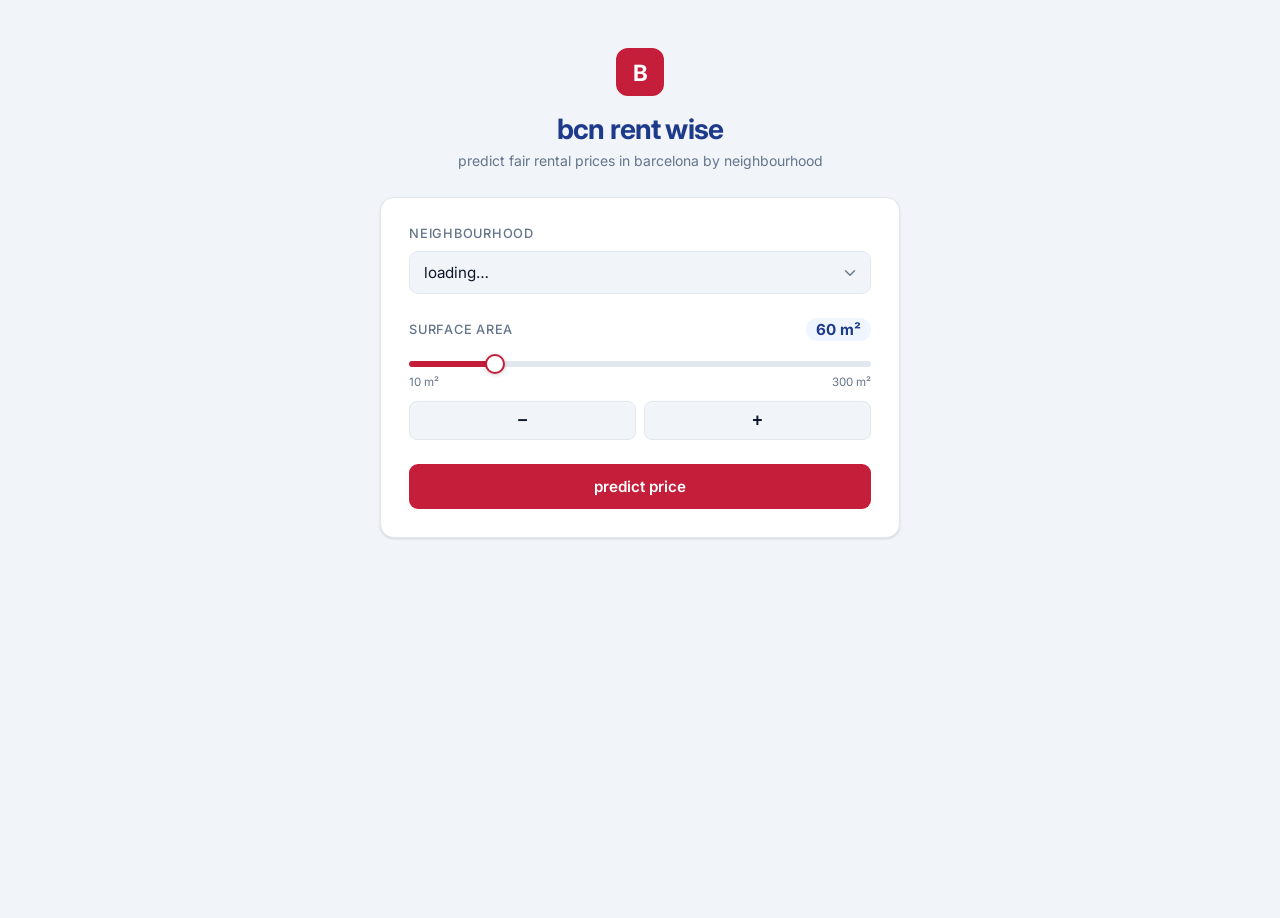
==== templates/index.html @ 146ded2f "current version working on flask" ====
<!DOCTYPE html>
<html lang="en">
<head>
  <meta charset="UTF-8">
  <meta name="viewport" content="width=device-width, initial-scale=1.0">
  <title>BCN Rent Wise</title>
  <link rel="preconnect" href="https://fonts.googleapis.com">
  <link rel="preconnect" href="https://fonts.gstatic.com" crossorigin>
  <link href="https://fonts.googleapis.com/css2?family=Inter:wght@400;500;600;700&display=swap" rel="stylesheet">
  <link rel="stylesheet" href="/static/style.css">
</head>
<body>
  <div class="container">

    <header>
      <div class="logo-mark"></div>
      <h1>bcn rent wise</h1>
      <p>predict fair rental prices in barcelona by neighbourhood</p>
    </header>

    <div class="card form-card">
      <div class="form-group">
        <label for="neighbourhood">neighbourhood</label>
        <div class="select-wrapper">
          <select id="neighbourhood">
            <option value="" disabled selected>loading…</option>
          </select>
          <svg class="select-arrow" viewBox="0 0 20 20" fill="none" xmlns="http://www.w3.org/2000/svg">
            <path d="M5 7.5L10 12.5L15 7.5" stroke="currentColor" stroke-width="1.5" stroke-linecap="round" stroke-linejoin="round"/>
          </svg>
        </div>
      </div>

      <div class="form-group">
        <label for="surface-slider">
          surface area
          <span class="surface-badge"><span id="surface-val">60</span> m²</span>
        </label>
        <input type="range" id="surface-slider" min="10" max="300" step="5" value="60">
        <div class="slider-labels">
          <span>10 m²</span>
          <span>300 m²</span>
        </div>
        <div class="step-buttons">
          <button id="dec" class="btn-step" aria-label="decrease">−</button>
          <button id="inc" class="btn-step" aria-label="increase">+</button>
        </div>
      </div>

      <button id="predict-btn" class="btn-primary">
        <span class="btn-text">predict price</span>
        <span class="btn-spinner" aria-hidden="true"></span>
      </button>
    </div>

    <div id="results" class="card results-card" aria-live="polite">
      <p id="results-title" class="results-title"></p>

      <div class="metrics">
        <div class="metric">
          <span class="metric-label">price per m²</span>
          <span id="price-m2" class="metric-value"></span>
        </div>
        <div class="metric">
          <span class="metric-label">monthly total</span>
          <span id="total" class="metric-value"></span>
        </div>
        <div class="metric" id="temp-card">
          <span class="metric-label">market temp</span>
          <span id="temp" class="metric-value"></span>
        </div>
      </div>

      <div id="range-box" class="info-box">
        <div class="info-row">
          <span class="info-key">price range</span>
          <span id="range-val" class="info-val"></span>
        </div>
        <div class="info-row">
          <span id="label-val" class="info-label-text"></span>
        </div>
      </div>

      <div class="profile-section">
        <p class="profile-title">neighbourhood profile</p>
        <div id="profile-grid" class="profile-grid"></div>
        <p class="profile-note">socioeconomic data from 2023</p>
      </div>
    </div>

  </div>
  <script src="/static/script.js"></script>
</body>
</html>
---- static/style.css ----
*, *::before, *::after {
  box-sizing: border-box;
  margin: 0;
  padding: 0;
}

:root {
  --bg:           #f1f5f9;
  --card:         #ffffff;
  --primary:      #c41e3a;
  --primary-h:    #a31830;
  --navy:         #1e3a8a;
  --text:         #0f172a;
  --muted:        #64748b;
  --border:       #e2e8f0;
  --radius:       14px;
  --shadow:       0 1px 3px rgba(0,0,0,.08), 0 1px 2px rgba(0,0,0,.05);
  --shadow-lg:    0 8px 24px rgba(0,0,0,.08);
  --transition:   .18s ease;
}

body {
  font-family: 'Inter', -apple-system, BlinkMacSystemFont, sans-serif;
  background: var(--bg);
  color: var(--text);
  min-height: 100vh;
  display: flex;
  justify-content: center;
  padding: 48px 16px 64px;
}

.container {
  width: 100%;
  max-width: 520px;
}

/* ── header ─────────────────────────────────────────────────────────────── */

header {
  text-align: center;
  margin-bottom: 28px;
}

.logo-mark {
  width: 48px;
  height: 48px;
  background: var(--primary);
  border-radius: 12px;
  margin: 0 auto 16px;
  position: relative;
}

.logo-mark::before {
  content: 'B';
  position: absolute;
  inset: 0;
  display: flex;
  align-items: center;
  justify-content: center;
  color: #fff;
  font-weight: 700;
  font-size: 1.4rem;
  font-family: 'Inter', sans-serif;
}

header h1 {
  font-size: 1.75rem;
  font-weight: 700;
  letter-spacing: -0.03em;
  color: var(--navy);
}

header p {
  margin-top: 6px;
  color: var(--muted);
  font-size: 0.875rem;
}

/* ── card ────────────────────────────────────────────────────────────────── */

.card {
  background: var(--card);
  border: 1px solid var(--border);
  border-radius: var(--radius);
  padding: 28px;
  box-shadow: var(--shadow);
}

/* ── form ────────────────────────────────────────────────────────────────── */

.form-group {
  margin-bottom: 24px;
}

label {
  display: flex;
  align-items: center;
  justify-content: space-between;
  font-size: 0.8rem;
  font-weight: 500;
  color: var(--muted);
  text-transform: uppercase;
  letter-spacing: 0.06em;
  margin-bottom: 10px;
}

.surface-badge {
  font-size: 0.95rem;
  font-weight: 700;
  color: var(--navy);
  letter-spacing: 0;
  text-transform: none;
  background: #eff6ff;
  padding: 2px 10px;
  border-radius: 20px;
}

/* select */
.select-wrapper {
  position: relative;
}

select {
  width: 100%;
  padding: 11px 40px 11px 14px;
  border: 1.5px solid var(--border);
  border-radius: 9px;
  font-size: 0.95rem;
  font-family: 'Inter', sans-serif;
  color: var(--text);
  background: var(--bg);
  appearance: none;
  outline: none;
  cursor: pointer;
  transition: border-color var(--transition), box-shadow var(--transition);
}

select:focus {
  border-color: var(--primary);
  box-shadow: 0 0 0 3px rgba(196, 30, 58, .12);
}

.select-arrow {
  position: absolute;
  right: 12px;
  top: 50%;
  transform: translateY(-50%);
  width: 18px;
  height: 18px;
  color: var(--muted);
  pointer-events: none;
}

/* slider */
input[type="range"] {
  -webkit-appearance: none;
  appearance: none;
  width: 100%;
  height: 6px;
  background: linear-gradient(
    to right,
    var(--primary) 0%,
    var(--primary) var(--pct, 16.7%),
    var(--border) var(--pct, 16.7%),
    var(--border) 100%
  );
  border-radius: 3px;
  outline: none;
  cursor: pointer;
}

input[type="range"]::-webkit-slider-thumb {
  -webkit-appearance: none;
  width: 20px;
  height: 20px;
  border-radius: 50%;
  background: var(--card);
  border: 2.5px solid var(--primary);
  box-shadow: 0 1px 4px rgba(0,0,0,.18);
  cursor: pointer;
  transition: transform var(--transition);
}

input[type="range"]::-webkit-slider-thumb:hover,
input[type="range"]:active::-webkit-slider-thumb {
  transform: scale(1.15);
}

input[type="range"]::-moz-range-thumb {
  width: 20px;
  height: 20px;
  border-radius: 50%;
  background: var(--card);
  border: 2.5px solid var(--primary);
  cursor: pointer;
}

.slider-labels {
  display: flex;
  justify-content: space-between;
  font-size: 0.72rem;
  color: var(--muted);
  margin-top: 4px;
}

.step-buttons {
  display: flex;
  gap: 8px;
  margin-top: 12px;
}

.btn-step {
  flex: 1;
  padding: 8px;
  border: 1.5px solid var(--border);
  border-radius: 8px;
  background: var(--bg);
  color: var(--text);
  font-size: 1.1rem;
  font-weight: 600;
  cursor: pointer;
  transition: background var(--transition), border-color var(--transition);
}

.btn-step:hover {
  background: #e2e8f0;
  border-color: #cbd5e1;
}

.btn-step:active {
  background: #cbd5e1;
}

/* primary button */
.btn-primary {
  width: 100%;
  padding: 13px;
  background: var(--primary);
  color: #fff;
  font-size: 0.95rem;
  font-weight: 600;
  font-family: 'Inter', sans-serif;
  border: none;
  border-radius: 9px;
  cursor: pointer;
  display: flex;
  align-items: center;
  justify-content: center;
  gap: 10px;
  transition: background var(--transition), transform .1s, opacity var(--transition);
  margin-top: 4px;
}

.btn-primary:hover:not(:disabled) { background: var(--primary-h); }
.btn-primary:active:not(:disabled) { transform: scale(.98); }
.btn-primary:disabled { opacity: .65; cursor: not-allowed; }

.btn-spinner {
  display: none;
  width: 16px;
  height: 16px;
  border: 2.5px solid rgba(255,255,255,.35);
  border-top-color: #fff;
  border-radius: 50%;
  animation: spin .7s linear infinite;
}

.btn-primary.loading .btn-spinner { display: block; }
.btn-primary.loading .btn-text { opacity: .6; }

@keyframes spin { to { transform: rotate(360deg); } }

/* ── results ─────────────────────────────────────────────────────────────── */

.results-card {
  margin-top: 16px;
  opacity: 0;
  transform: translateY(10px);
  transition: opacity .3s ease, transform .3s ease;
  pointer-events: none;
  visibility: hidden;
}

.results-card.visible {
  opacity: 1;
  transform: translateY(0);
  pointer-events: auto;
  visibility: visible;
}

.results-title {
  font-size: 0.8rem;
  font-weight: 500;
  color: var(--muted);
  text-transform: uppercase;
  letter-spacing: 0.06em;
  margin-bottom: 18px;
}

.metrics {
  display: grid;
  grid-template-columns: repeat(3, 1fr);
  gap: 10px;
  margin-bottom: 16px;
}

.metric {
  background: var(--bg);
  border: 1.5px solid var(--border);
  border-radius: 10px;
  padding: 16px 10px;
  text-align: center;
  transition: border-color var(--transition);
}

.metric-label {
  display: block;
  font-size: 0.7rem;
  font-weight: 500;
  color: var(--muted);
  text-transform: uppercase;
  letter-spacing: 0.05em;
  margin-bottom: 6px;
}

.metric-value {
  display: block;
  font-size: 1rem;
  font-weight: 700;
  color: var(--text);
  line-height: 1.2;
}

/* market temp colours */
.temp-hot     { color: #dc2626 !important; }
.temp-cool    { color: #2563eb !important; }
.temp-neutral { color: #d97706 !important; }

#temp-card.hot     { border-color: #fca5a5; background: #fff5f5; }
#temp-card.cool    { border-color: #93c5fd; background: #eff6ff; }
#temp-card.neutral { border-color: #fcd34d; background: #fffbeb; }

/* info box */
.info-box {
  border-radius: 10px;
  padding: 14px 16px;
  margin-bottom: 16px;
  border: 1.5px solid var(--border);
  background: var(--bg);
  font-size: 0.875rem;
}

.info-row {
  display: flex;
  align-items: baseline;
  justify-content: space-between;
  gap: 8px;
}

.info-row + .info-row {
  margin-top: 4px;
}

.info-key {
  font-size: 0.75rem;
  font-weight: 500;
  color: var(--muted);
  text-transform: uppercase;
  letter-spacing: 0.05em;
  white-space: nowrap;
}

.info-val {
  font-weight: 700;
  color: var(--text);
}

.info-label-text {
  font-size: 0.82rem;
  color: var(--muted);
  font-style: italic;
}

.info-box.hot     { background: #fff5f5; border-color: #fca5a5; }
.info-box.cool    { background: #eff6ff; border-color: #93c5fd; }
.info-box.neutral { background: #fffbeb; border-color: #fcd34d; }

/* neighbourhood profile */
.profile-section {
  border: 1.5px solid var(--border);
  border-radius: 10px;
  padding: 16px;
  background: var(--bg);
}

.profile-title {
  font-size: 0.75rem;
  font-weight: 500;
  color: var(--muted);
  text-transform: uppercase;
  letter-spacing: 0.06em;
  margin-bottom: 14px;
}

.profile-grid {
  display: grid;
  grid-template-columns: 1fr 1fr;
  gap: 10px;
  margin-bottom: 12px;
}

.profile-stat {
  background: var(--card);
  border: 1.5px solid var(--border);
  border-radius: 8px;
  padding: 12px 14px;
}

.profile-stat-label {
  display: block;
  font-size: 0.7rem;
  font-weight: 500;
  color: var(--muted);
  text-transform: uppercase;
  letter-spacing: 0.05em;
  margin-bottom: 5px;
}

.profile-stat-value {
  display: block;
  font-size: 1rem;
  font-weight: 700;
  color: var(--text);
  font-variant-numeric: tabular-nums;
}

.profile-note {
  font-size: 0.72rem;
  color: var(--muted);
  font-style: italic;
}

/* ── responsive ──────────────────────────────────────────────────────────── */

@media (max-width: 380px) {
  .metrics { grid-template-columns: 1fr 1fr; }
  .metrics .metric:last-child { grid-column: span 2; }
}
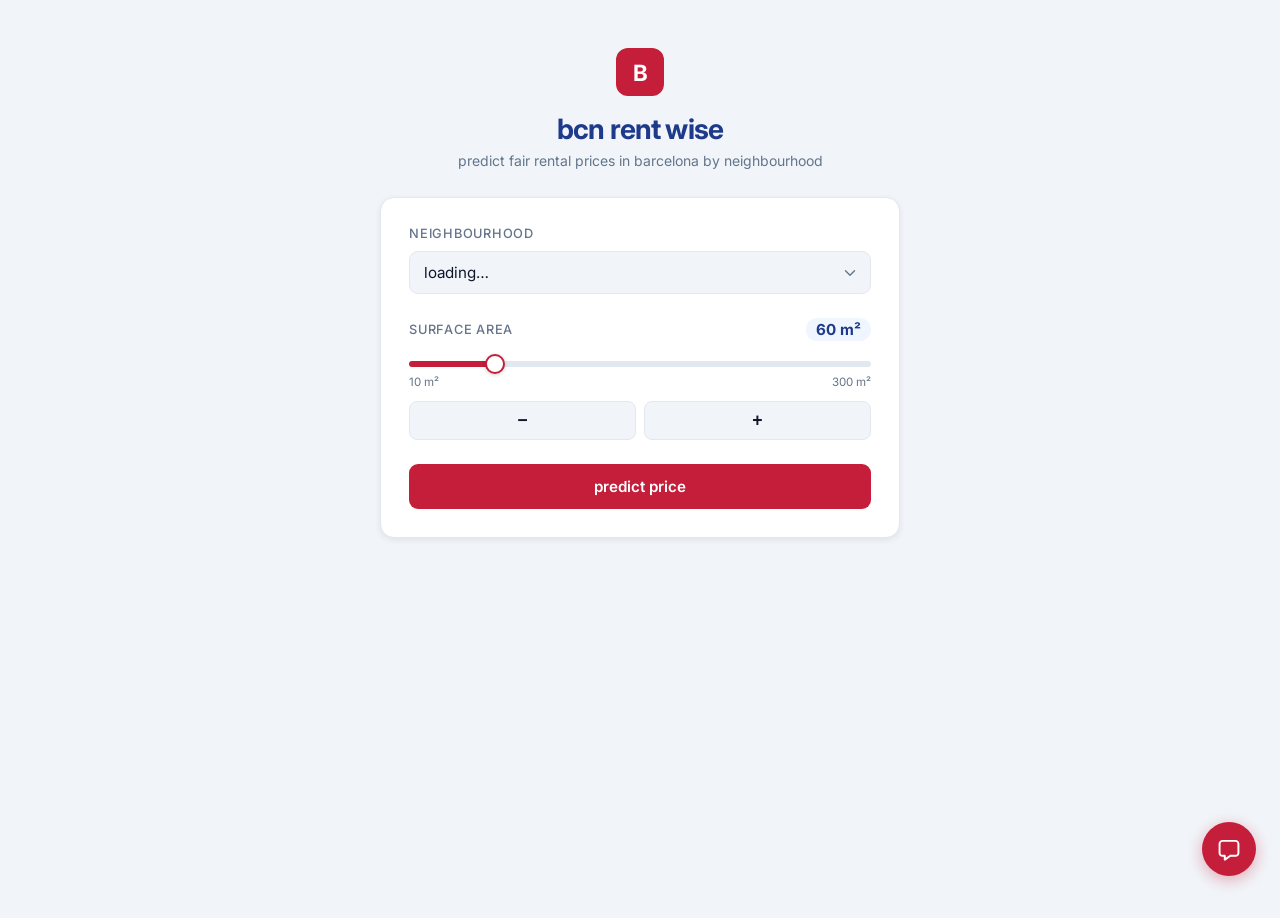
==== commit 0f135e76: "ui + chatbot for v2" ====
--- a/templates/index.html
+++ b/templates/index.html
@@ -89,6 +89,19 @@
     </div>
 
   </div>
+  <button id="chat-toggle" class="chat-toggle" aria-label="Open neighbourhood advisor">
+    <img src="/static/images/message-regular-full.svg" alt="">
+  </button>
+
+  <div id="chat-panel" class="chat-panel" aria-hidden="true">
+    <div class="chat-header">neighbourhood advisor</div>
+    <div id="chat-messages" class="chat-messages"></div>
+    <div class="chat-input-row">
+      <input id="chat-input" type="text" placeholder="ask about neighbourhoods…" autocomplete="off">
+      <button id="chat-send">send</button>
+    </div>
+  </div>
+
   <script src="/static/script.js"></script>
 </body>
 </html>
--- a/static/style.css
+++ b/static/style.css
@@ -1,28 +1,19 @@
+/* ============================================================
+   RESET
+   ============================================================ */
 *, *::before, *::after {
   box-sizing: border-box;
   margin: 0;
   padding: 0;
 }
 
-:root {
-  --bg:           #f1f5f9;
-  --card:         #ffffff;
-  --primary:      #c41e3a;
-  --primary-h:    #a31830;
-  --navy:         #1e3a8a;
-  --text:         #0f172a;
-  --muted:        #64748b;
-  --border:       #e2e8f0;
-  --radius:       14px;
-  --shadow:       0 1px 3px rgba(0,0,0,.08), 0 1px 2px rgba(0,0,0,.05);
-  --shadow-lg:    0 8px 24px rgba(0,0,0,.08);
-  --transition:   .18s ease;
-}
-
+/* ============================================================
+   PAGE BODY
+   ============================================================ */
 body {
   font-family: 'Inter', -apple-system, BlinkMacSystemFont, sans-serif;
-  background: var(--bg);
-  color: var(--text);
+  background-color: #f1f5f9;
+  color: #0f172a;
   min-height: 100vh;
   display: flex;
   justify-content: center;
@@ -34,8 +25,9 @@
   max-width: 520px;
 }
 
-/* ── header ─────────────────────────────────────────────────────────────── */
-
+/* ============================================================
+   HEADER
+   ============================================================ */
 header {
   text-align: center;
   margin-bottom: 28px;
@@ -44,7 +36,7 @@
 .logo-mark {
   width: 48px;
   height: 48px;
-  background: var(--primary);
+  background-color: #c41e3a;
   border-radius: 12px;
   margin: 0 auto 16px;
   position: relative;
@@ -53,11 +45,14 @@
 .logo-mark::before {
   content: 'B';
   position: absolute;
-  inset: 0;
+  top: 0;
+  right: 0;
+  bottom: 0;
+  left: 0;
   display: flex;
   align-items: center;
   justify-content: center;
-  color: #fff;
+  color: #ffffff;
   font-weight: 700;
   font-size: 1.4rem;
   font-family: 'Inter', sans-serif;
@@ -67,27 +62,29 @@
   font-size: 1.75rem;
   font-weight: 700;
   letter-spacing: -0.03em;
-  color: var(--navy);
+  color: #1e3a8a;
 }
 
 header p {
   margin-top: 6px;
-  color: var(--muted);
+  color: #64748b;
   font-size: 0.875rem;
 }
 
-/* ── card ────────────────────────────────────────────────────────────────── */
-
+/* ============================================================
+   CARD
+   ============================================================ */
 .card {
-  background: var(--card);
-  border: 1px solid var(--border);
-  border-radius: var(--radius);
+  background-color: #ffffff;
+  border: 1px solid #e2e8f0;
+  border-radius: 14px;
   padding: 28px;
-  box-shadow: var(--shadow);
-}
-
-/* ── form ────────────────────────────────────────────────────────────────── */
-
+  box-shadow: 0 2px 6px rgba(0, 0, 0, 0.08);
+}
+
+/* ============================================================
+   FORM
+   ============================================================ */
 .form-group {
   margin-bottom: 24px;
 }
@@ -98,7 +95,7 @@
   justify-content: space-between;
   font-size: 0.8rem;
   font-weight: 500;
-  color: var(--muted);
+  color: #64748b;
   text-transform: uppercase;
   letter-spacing: 0.06em;
   margin-bottom: 10px;
@@ -107,15 +104,16 @@
 .surface-badge {
   font-size: 0.95rem;
   font-weight: 700;
-  color: var(--navy);
+  color: #1e3a8a;
   letter-spacing: 0;
   text-transform: none;
-  background: #eff6ff;
+  background-color: #eff6ff;
   padding: 2px 10px;
   border-radius: 20px;
 }
 
-/* select */
+/* ---- SELECT DROPDOWN ---- */
+
 .select-wrapper {
   position: relative;
 }
@@ -123,21 +121,21 @@
 select {
   width: 100%;
   padding: 11px 40px 11px 14px;
-  border: 1.5px solid var(--border);
+  border: 1.5px solid #e2e8f0;
   border-radius: 9px;
   font-size: 0.95rem;
   font-family: 'Inter', sans-serif;
-  color: var(--text);
-  background: var(--bg);
+  color: #0f172a;
+  background-color: #f1f5f9;
   appearance: none;
   outline: none;
   cursor: pointer;
-  transition: border-color var(--transition), box-shadow var(--transition);
+  transition: border-color 0.18s ease, box-shadow 0.18s ease;
 }
 
 select:focus {
-  border-color: var(--primary);
-  box-shadow: 0 0 0 3px rgba(196, 30, 58, .12);
+  border-color: #c41e3a;
+  box-shadow: 0 0 0 3px rgba(196, 30, 58, 0.12);
 }
 
 .select-arrow {
@@ -147,23 +145,18 @@
   transform: translateY(-50%);
   width: 18px;
   height: 18px;
-  color: var(--muted);
+  color: #64748b;
   pointer-events: none;
 }
 
-/* slider */
+/* ---- RANGE SLIDER ---- */
+
 input[type="range"] {
   -webkit-appearance: none;
   appearance: none;
   width: 100%;
   height: 6px;
-  background: linear-gradient(
-    to right,
-    var(--primary) 0%,
-    var(--primary) var(--pct, 16.7%),
-    var(--border) var(--pct, 16.7%),
-    var(--border) 100%
-  );
+  background: linear-gradient(to right, #c41e3a 0%, #c41e3a 16.7%, #e2e8f0 16.7%, #e2e8f0 100%);
   border-radius: 3px;
   outline: none;
   cursor: pointer;
@@ -174,11 +167,11 @@
   width: 20px;
   height: 20px;
   border-radius: 50%;
-  background: var(--card);
-  border: 2.5px solid var(--primary);
-  box-shadow: 0 1px 4px rgba(0,0,0,.18);
-  cursor: pointer;
-  transition: transform var(--transition);
+  background-color: #ffffff;
+  border: 2.5px solid #c41e3a;
+  box-shadow: 0 1px 4px rgba(0, 0, 0, 0.18);
+  cursor: pointer;
+  transition: transform 0.18s ease;
 }
 
 input[type="range"]::-webkit-slider-thumb:hover,
@@ -190,8 +183,8 @@
   width: 20px;
   height: 20px;
   border-radius: 50%;
-  background: var(--card);
-  border: 2.5px solid var(--primary);
+  background-color: #ffffff;
+  border: 2.5px solid #c41e3a;
   cursor: pointer;
 }
 
@@ -199,7 +192,7 @@
   display: flex;
   justify-content: space-between;
   font-size: 0.72rem;
-  color: var(--muted);
+  color: #64748b;
   margin-top: 4px;
 }
 
@@ -212,31 +205,32 @@
 .btn-step {
   flex: 1;
   padding: 8px;
-  border: 1.5px solid var(--border);
+  border: 1.5px solid #e2e8f0;
   border-radius: 8px;
-  background: var(--bg);
-  color: var(--text);
+  background-color: #f1f5f9;
+  color: #0f172a;
   font-size: 1.1rem;
   font-weight: 600;
   cursor: pointer;
-  transition: background var(--transition), border-color var(--transition);
+  transition: background-color 0.18s ease, border-color 0.18s ease;
 }
 
 .btn-step:hover {
-  background: #e2e8f0;
+  background-color: #e2e8f0;
   border-color: #cbd5e1;
 }
 
 .btn-step:active {
-  background: #cbd5e1;
-}
-
-/* primary button */
+  background-color: #cbd5e1;
+}
+
+/* ---- MAIN SUBMIT BUTTON ---- */
+
 .btn-primary {
   width: 100%;
   padding: 13px;
-  background: var(--primary);
-  color: #fff;
+  background-color: #c41e3a;
+  color: #ffffff;
   font-size: 0.95rem;
   font-weight: 600;
   font-family: 'Inter', sans-serif;
@@ -247,38 +241,55 @@
   align-items: center;
   justify-content: center;
   gap: 10px;
-  transition: background var(--transition), transform .1s, opacity var(--transition);
   margin-top: 4px;
-}
-
-.btn-primary:hover:not(:disabled) { background: var(--primary-h); }
-.btn-primary:active:not(:disabled) { transform: scale(.98); }
-.btn-primary:disabled { opacity: .65; cursor: not-allowed; }
+  transition: background-color 0.18s ease, transform 0.1s ease, opacity 0.18s ease;
+}
+
+.btn-primary:hover:not(:disabled) {
+  background-color: #a31830;
+}
+
+.btn-primary:active:not(:disabled) {
+  transform: scale(0.98);
+}
+
+.btn-primary:disabled {
+  opacity: 0.65;
+  cursor: not-allowed;
+}
 
 .btn-spinner {
   display: none;
   width: 16px;
   height: 16px;
-  border: 2.5px solid rgba(255,255,255,.35);
-  border-top-color: #fff;
+  border: 2.5px solid rgba(255, 255, 255, 0.35);
+  border-top-color: #ffffff;
   border-radius: 50%;
-  animation: spin .7s linear infinite;
-}
-
-.btn-primary.loading .btn-spinner { display: block; }
-.btn-primary.loading .btn-text { opacity: .6; }
-
-@keyframes spin { to { transform: rotate(360deg); } }
-
-/* ── results ─────────────────────────────────────────────────────────────── */
-
+  animation: spin 0.7s linear infinite;
+}
+
+.btn-primary.loading .btn-spinner {
+  display: block;
+}
+
+.btn-primary.loading .btn-text {
+  opacity: 0.6;
+}
+
+@keyframes spin {
+  to { transform: rotate(360deg); }
+}
+
+/* ============================================================
+   RESULTS CARD
+   ============================================================ */
 .results-card {
   margin-top: 16px;
   opacity: 0;
   transform: translateY(10px);
-  transition: opacity .3s ease, transform .3s ease;
   pointer-events: none;
   visibility: hidden;
+  transition: opacity 0.3s ease, transform 0.3s ease;
 }
 
 .results-card.visible {
@@ -291,7 +302,7 @@
 .results-title {
   font-size: 0.8rem;
   font-weight: 500;
-  color: var(--muted);
+  color: #64748b;
   text-transform: uppercase;
   letter-spacing: 0.06em;
   margin-bottom: 18px;
@@ -305,19 +316,19 @@
 }
 
 .metric {
-  background: var(--bg);
-  border: 1.5px solid var(--border);
+  background-color: #f1f5f9;
+  border: 1.5px solid #e2e8f0;
   border-radius: 10px;
   padding: 16px 10px;
   text-align: center;
-  transition: border-color var(--transition);
+  transition: border-color 0.18s ease;
 }
 
 .metric-label {
   display: block;
   font-size: 0.7rem;
   font-weight: 500;
-  color: var(--muted);
+  color: #64748b;
   text-transform: uppercase;
   letter-spacing: 0.05em;
   margin-bottom: 6px;
@@ -327,26 +338,26 @@
   display: block;
   font-size: 1rem;
   font-weight: 700;
-  color: var(--text);
+  color: #0f172a;
   line-height: 1.2;
 }
 
-/* market temp colours */
+/* ---- MARKET TEMPERATURE COLORS ---- */
 .temp-hot     { color: #dc2626 !important; }
 .temp-cool    { color: #2563eb !important; }
 .temp-neutral { color: #d97706 !important; }
 
-#temp-card.hot     { border-color: #fca5a5; background: #fff5f5; }
-#temp-card.cool    { border-color: #93c5fd; background: #eff6ff; }
-#temp-card.neutral { border-color: #fcd34d; background: #fffbeb; }
-
-/* info box */
+#temp-card.hot     { border-color: #fca5a5; background-color: #fff5f5; }
+#temp-card.cool    { border-color: #93c5fd; background-color: #eff6ff; }
+#temp-card.neutral { border-color: #fcd34d; background-color: #fffbeb; }
+
+/* ---- INFO BOX ---- */
 .info-box {
   border-radius: 10px;
   padding: 14px 16px;
   margin-bottom: 16px;
-  border: 1.5px solid var(--border);
-  background: var(--bg);
+  border: 1.5px solid #e2e8f0;
+  background-color: #f1f5f9;
   font-size: 0.875rem;
 }
 
@@ -364,7 +375,7 @@
 .info-key {
   font-size: 0.75rem;
   font-weight: 500;
-  color: var(--muted);
+  color: #64748b;
   text-transform: uppercase;
   letter-spacing: 0.05em;
   white-space: nowrap;
@@ -372,31 +383,31 @@
 
 .info-val {
   font-weight: 700;
-  color: var(--text);
+  color: #0f172a;
 }
 
 .info-label-text {
   font-size: 0.82rem;
-  color: var(--muted);
+  color: #64748b;
   font-style: italic;
 }
 
-.info-box.hot     { background: #fff5f5; border-color: #fca5a5; }
-.info-box.cool    { background: #eff6ff; border-color: #93c5fd; }
-.info-box.neutral { background: #fffbeb; border-color: #fcd34d; }
-
-/* neighbourhood profile */
+.info-box.hot     { background-color: #fff5f5; border-color: #fca5a5; }
+.info-box.cool    { background-color: #eff6ff; border-color: #93c5fd; }
+.info-box.neutral { background-color: #fffbeb; border-color: #fcd34d; }
+
+/* ---- NEIGHBOURHOOD PROFILE SECTION ---- */
 .profile-section {
-  border: 1.5px solid var(--border);
+  border: 1.5px solid #e2e8f0;
   border-radius: 10px;
   padding: 16px;
-  background: var(--bg);
+  background-color: #f1f5f9;
 }
 
 .profile-title {
   font-size: 0.75rem;
   font-weight: 500;
-  color: var(--muted);
+  color: #64748b;
   text-transform: uppercase;
   letter-spacing: 0.06em;
   margin-bottom: 14px;
@@ -410,8 +421,8 @@
 }
 
 .profile-stat {
-  background: var(--card);
-  border: 1.5px solid var(--border);
+  background-color: #ffffff;
+  border: 1.5px solid #e2e8f0;
   border-radius: 8px;
   padding: 12px 14px;
 }
@@ -420,7 +431,7 @@
   display: block;
   font-size: 0.7rem;
   font-weight: 500;
-  color: var(--muted);
+  color: #64748b;
   text-transform: uppercase;
   letter-spacing: 0.05em;
   margin-bottom: 5px;
@@ -430,19 +441,176 @@
   display: block;
   font-size: 1rem;
   font-weight: 700;
-  color: var(--text);
+  color: #0f172a;
   font-variant-numeric: tabular-nums;
 }
 
 .profile-note {
   font-size: 0.72rem;
-  color: var(--muted);
+  color: #64748b;
   font-style: italic;
 }
 
-/* ── responsive ──────────────────────────────────────────────────────────── */
-
+/* ============================================================
+   CHATBOT
+   ============================================================ */
+
+.chat-toggle {
+  position: fixed;
+  bottom: 24px;
+  right: 24px;
+  width: 54px;
+  height: 54px;
+  border-radius: 50%;
+  background-color: #c41e3a;
+  border: none;
+  cursor: pointer;
+  display: flex;
+  align-items: center;
+  justify-content: center;
+  box-shadow: 0 4px 16px rgba(196, 30, 58, 0.35);
+  transition: background-color 0.18s ease, transform 0.1s ease;
+  z-index: 1000;
+}
+
+.chat-toggle:hover  { background-color: #a31830; }
+.chat-toggle:active { transform: scale(0.95); }
+
+.chat-toggle img {
+  width: 26px;
+  height: 26px;
+  filter: brightness(0) invert(1);
+}
+
+.chat-panel {
+  position: fixed;
+  bottom: 90px;
+  right: 24px;
+  width: 320px;
+  height: 420px;
+  background-color: #ffffff;
+  border: 1px solid #e2e8f0;
+  border-radius: 14px;
+  box-shadow: 0 8px 24px rgba(0, 0, 0, 0.08);
+  display: flex;
+  flex-direction: column;
+  z-index: 999;
+  opacity: 0;
+  transform: translateY(12px);
+  pointer-events: none;
+  transition: opacity 0.2s ease, transform 0.2s ease;
+}
+
+.chat-panel.open {
+  opacity: 1;
+  transform: translateY(0);
+  pointer-events: auto;
+}
+
+.chat-header {
+  padding: 14px 16px;
+  font-size: 0.8rem;
+  font-weight: 600;
+  color: #64748b;
+  text-transform: uppercase;
+  letter-spacing: 0.06em;
+  border-bottom: 1px solid #e2e8f0;
+  flex-shrink: 0;
+}
+
+.chat-messages {
+  flex: 1;
+  overflow-y: auto;
+  padding: 14px;
+  display: flex;
+  flex-direction: column;
+  gap: 10px;
+}
+
+.chat-msg {
+  max-width: 85%;
+  padding: 9px 12px;
+  border-radius: 12px;
+  font-size: 0.85rem;
+  line-height: 1.45;
+  word-break: break-word;
+}
+
+.chat-msg.bot {
+  background-color: #f1f5f9;
+  border: 1px solid #e2e8f0;
+  color: #0f172a;
+  align-self: flex-start;
+  border-bottom-left-radius: 3px;
+}
+
+.chat-msg.user {
+  background-color: #c41e3a;
+  color: #ffffff;
+  align-self: flex-end;
+  border-bottom-right-radius: 3px;
+}
+
+.chat-msg.typing {
+  color: #64748b;
+  font-style: italic;
+}
+
+.chat-input-row {
+  display: flex;
+  gap: 8px;
+  padding: 12px;
+  border-top: 1px solid #e2e8f0;
+  flex-shrink: 0;
+}
+
+.chat-input-row input {
+  flex: 1;
+  padding: 8px 12px;
+  border: 1.5px solid #e2e8f0;
+  border-radius: 8px;
+  font-size: 0.85rem;
+  font-family: 'Inter', sans-serif;
+  color: #0f172a;
+  background-color: #f1f5f9;
+  outline: none;
+  transition: border-color 0.18s ease;
+}
+
+.chat-input-row input:focus {
+  border-color: #c41e3a;
+}
+
+.chat-input-row button {
+  padding: 8px 14px;
+  background-color: #c41e3a;
+  color: #ffffff;
+  border: none;
+  border-radius: 8px;
+  font-size: 0.85rem;
+  font-weight: 600;
+  font-family: 'Inter', sans-serif;
+  cursor: pointer;
+  transition: background-color 0.18s ease;
+}
+
+.chat-input-row button:hover:not(:disabled) {
+  background-color: #a31830;
+}
+
+.chat-input-row button:disabled {
+  opacity: 0.55;
+  cursor: not-allowed;
+}
+
+/* ============================================================
+   RESPONSIVE
+   ============================================================ */
 @media (max-width: 380px) {
-  .metrics { grid-template-columns: 1fr 1fr; }
-  .metrics .metric:last-child { grid-column: span 2; }
-}
+  .metrics {
+    grid-template-columns: 1fr 1fr;
+  }
+  .metrics .metric:last-child {
+    grid-column: span 2;
+  }
+}
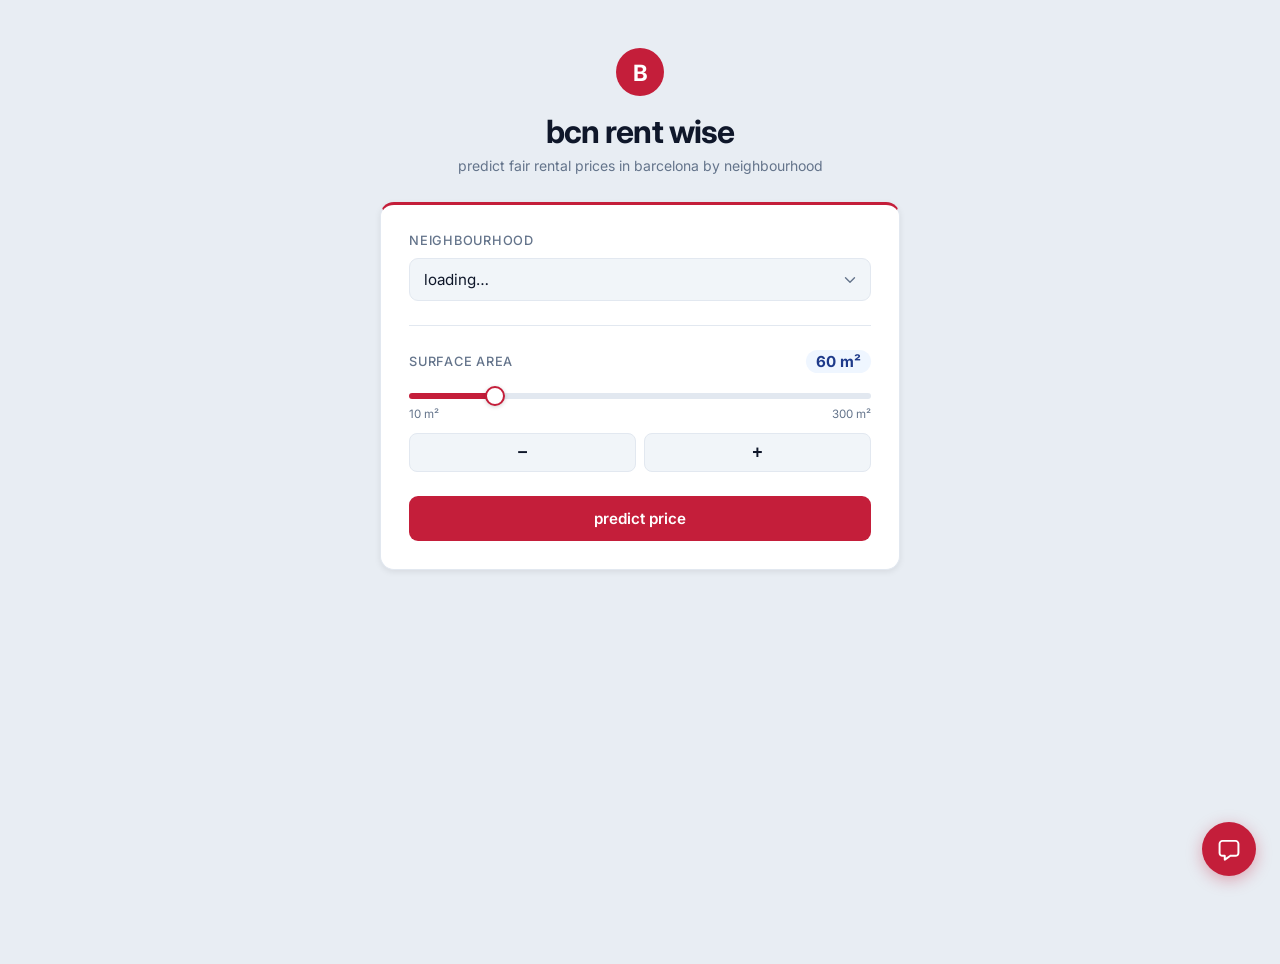
==== commit f041558a: "add income/employment chatbot step and design improvements" ====
--- a/templates/index.html
+++ b/templates/index.html
@@ -94,7 +94,10 @@
   </button>
 
   <div id="chat-panel" class="chat-panel" aria-hidden="true">
-    <div class="chat-header">neighbourhood advisor</div>
+    <div class="chat-header">
+      neighbourhood advisor
+      <button id="chat-restart" class="chat-restart-btn" title="Restart conversation">↺</button>
+    </div>
     <div id="chat-messages" class="chat-messages"></div>
     <div class="chat-input-row">
       <input id="chat-input" type="text" placeholder="ask about neighbourhoods…" autocomplete="off">
--- a/static/style.css
+++ b/static/style.css
@@ -12,7 +12,7 @@
    ============================================================ */
 body {
   font-family: 'Inter', -apple-system, BlinkMacSystemFont, sans-serif;
-  background-color: #f1f5f9;
+  background-color: #e8edf3;
   color: #0f172a;
   min-height: 100vh;
   display: flex;
@@ -37,7 +37,7 @@
   width: 48px;
   height: 48px;
   background-color: #c41e3a;
-  border-radius: 12px;
+  border-radius: 50%;
   margin: 0 auto 16px;
   position: relative;
 }
@@ -59,10 +59,10 @@
 }
 
 header h1 {
-  font-size: 1.75rem;
+  font-size: 2rem;
   font-weight: 700;
   letter-spacing: -0.03em;
-  color: #1e3a8a;
+  color: #0f172a;
 }
 
 header p {
@@ -77,6 +77,7 @@
 .card {
   background-color: #ffffff;
   border: 1px solid #e2e8f0;
+  border-top: 3px solid #c41e3a;
   border-radius: 14px;
   padding: 28px;
   box-shadow: 0 2px 6px rgba(0, 0, 0, 0.08);
@@ -87,6 +88,13 @@
    ============================================================ */
 .form-group {
   margin-bottom: 24px;
+  padding-bottom: 24px;
+  border-bottom: 1px solid #e2e8f0;
+}
+
+.form-group:last-of-type {
+  border-bottom: none;
+  padding-bottom: 0;
 }
 
 label {
@@ -306,6 +314,8 @@
   text-transform: uppercase;
   letter-spacing: 0.06em;
   margin-bottom: 18px;
+  padding-bottom: 10px;
+  border-bottom: 2px solid #c41e3a;
 }
 
 .metrics {
@@ -318,6 +328,7 @@
 .metric {
   background-color: #f1f5f9;
   border: 1.5px solid #e2e8f0;
+  border-left: 3px solid #c41e3a;
   border-radius: 10px;
   padding: 16px 10px;
   text-align: center;
@@ -516,6 +527,32 @@
   letter-spacing: 0.06em;
   border-bottom: 1px solid #e2e8f0;
   flex-shrink: 0;
+  display: flex;
+  align-items: center;
+  justify-content: space-between;
+}
+
+.chat-restart-btn {
+  background: none;
+  border: none;
+  cursor: pointer;
+  font-size: 1rem;
+  color: #94a3b8;
+  padding: 0 2px;
+  line-height: 1;
+  transition: color 0.15s;
+}
+
+.chat-restart-btn:hover { color: #c41e3a; }
+
+.chat-restart-btn.active {
+  color: #c41e3a;
+  animation: restart-glow 1.4s ease-in-out infinite;
+}
+
+@keyframes restart-glow {
+  0%, 100% { text-shadow: 0 0 3px rgba(196, 30, 58, 0.3); }
+  50%       { text-shadow: 0 0 10px rgba(196, 30, 58, 0.85); }
 }
 
 .chat-messages {
@@ -603,9 +640,7 @@
   cursor: not-allowed;
 }
 
-/* ============================================================
-   RESPONSIVE
-   ============================================================ */
+
 @media (max-width: 380px) {
   .metrics {
     grid-template-columns: 1fr 1fr;
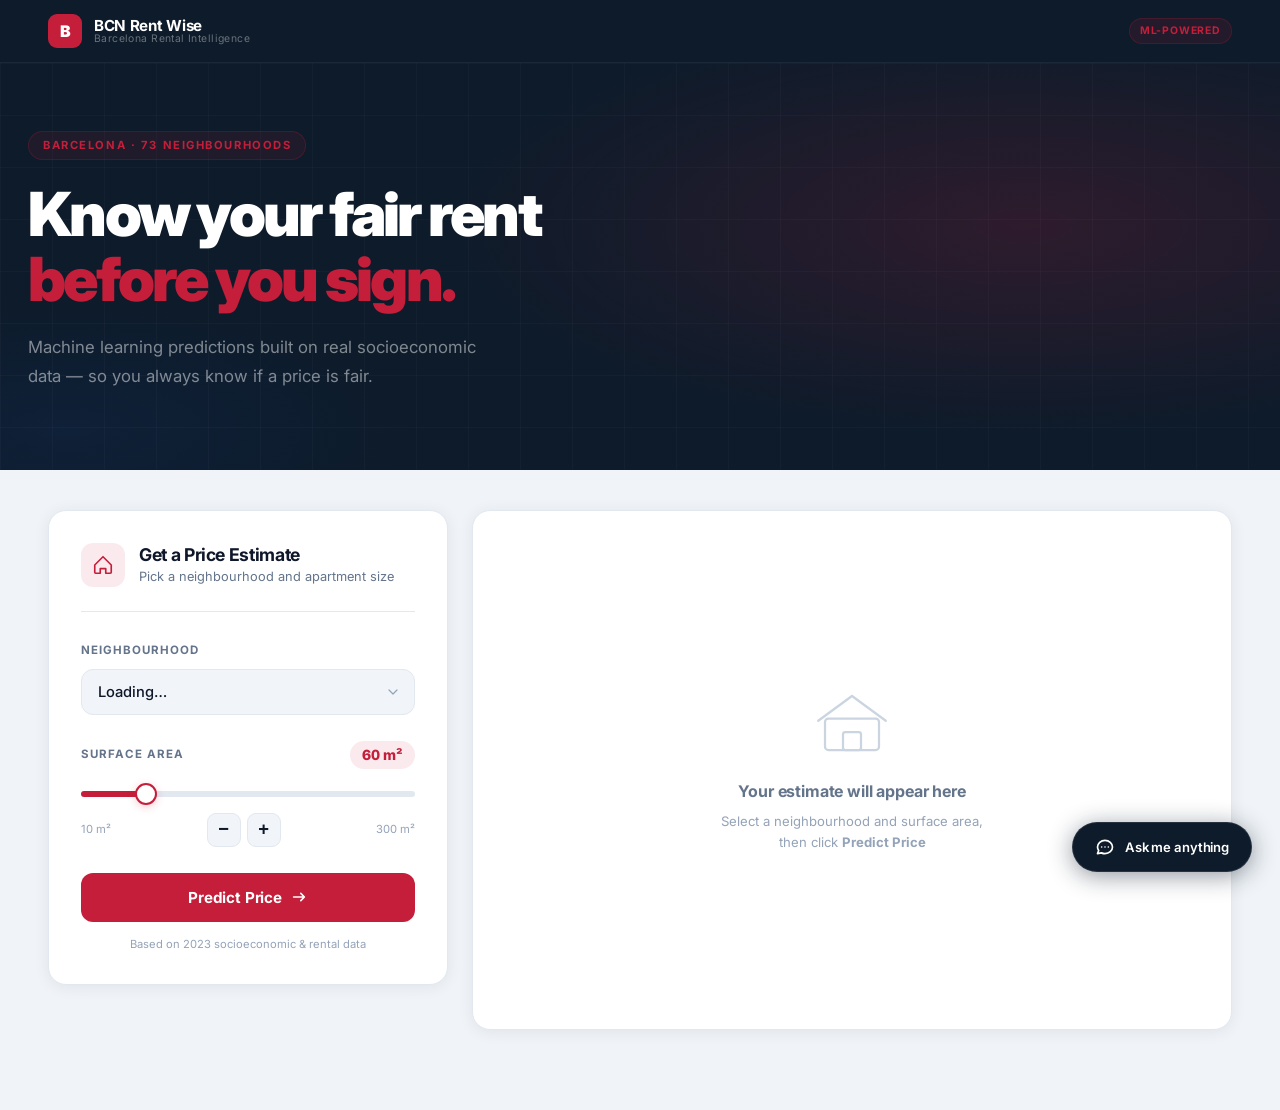
==== commit 1c7dea9e: "ui redesign" ====
--- a/templates/index.html
+++ b/templates/index.html
@@ -3,105 +3,190 @@
 <head>
   <meta charset="UTF-8">
   <meta name="viewport" content="width=device-width, initial-scale=1.0">
-  <title>BCN Rent Wise</title>
+  <title>BCN Rent Wise — Barcelona Rental Intelligence</title>
   <link rel="preconnect" href="https://fonts.googleapis.com">
   <link rel="preconnect" href="https://fonts.gstatic.com" crossorigin>
-  <link href="https://fonts.googleapis.com/css2?family=Inter:wght@400;500;600;700&display=swap" rel="stylesheet">
+  <link href="https://fonts.googleapis.com/css2?family=Inter:wght@300;400;500;600;700;800;900&display=swap" rel="stylesheet">
   <link rel="stylesheet" href="/static/style.css">
 </head>
 <body>
-  <div class="container">
 
-    <header>
-      <div class="logo-mark"></div>
-      <h1>bcn rent wise</h1>
-      <p>predict fair rental prices in barcelona by neighbourhood</p>
-    </header>
+  <!-- NAVBAR -->
+  <nav class="navbar">
+    <div class="nav-inner">
+      <div class="nav-brand">
+        <div class="brand-mark">B</div>
+        <div class="brand-text">
+          <span class="brand-name">BCN Rent Wise</span>
+          <span class="brand-tagline">Barcelona Rental Intelligence</span>
+        </div>
+      </div>
+      <div class="nav-badge">ML-Powered</div>
+    </div>
+  </nav>
 
-    <div class="card form-card">
-      <div class="form-group">
-        <label for="neighbourhood">neighbourhood</label>
-        <div class="select-wrapper">
-          <select id="neighbourhood">
-            <option value="" disabled selected>loading…</option>
-          </select>
-          <svg class="select-arrow" viewBox="0 0 20 20" fill="none" xmlns="http://www.w3.org/2000/svg">
-            <path d="M5 7.5L10 12.5L15 7.5" stroke="currentColor" stroke-width="1.5" stroke-linecap="round" stroke-linejoin="round"/>
+  <!-- HERO -->
+  <section class="hero">
+    <div class="hero-inner">
+      <div class="hero-label">Barcelona &middot; 73 Neighbourhoods</div>
+      <h1 class="hero-title">Know your fair rent<br><span class="hero-accent">before you sign.</span></h1>
+      <p class="hero-subtitle">Machine learning predictions built on real socioeconomic data — so you always know if a price is fair.</p>
+    </div>
+  </section>
+
+  <!-- APP -->
+  <main class="app-section">
+    <div class="app-grid">
+
+      <!-- FORM PANEL -->
+      <div class="panel form-panel">
+        <div class="panel-header">
+          <div class="panel-icon-wrap">
+            <svg viewBox="0 0 24 24" fill="none" xmlns="http://www.w3.org/2000/svg">
+              <path d="M3 12L12 3L21 12V20C21 20.5523 20.5523 21 20 21H15V16H9V21H4C3.44772 21 3 20.5523 3 20V12Z" stroke="currentColor" stroke-width="1.8" stroke-linecap="round" stroke-linejoin="round"/>
+            </svg>
+          </div>
+          <div>
+            <h2 class="panel-title">Get a Price Estimate</h2>
+            <p class="panel-sub">Pick a neighbourhood and apartment size</p>
+          </div>
+        </div>
+
+        <div class="field-group">
+          <label class="field-label" for="neighbourhood">
+            <span class="label-text">Neighbourhood</span>
+          </label>
+          <div class="select-wrapper">
+            <select id="neighbourhood">
+              <option value="" disabled selected>Loading…</option>
+            </select>
+            <svg class="select-arrow" viewBox="0 0 20 20" fill="none">
+              <path d="M5 7.5L10 12.5L15 7.5" stroke="currentColor" stroke-width="1.5" stroke-linecap="round" stroke-linejoin="round"/>
+            </svg>
+          </div>
+        </div>
+
+        <div class="field-group">
+          <label class="field-label" for="surface-slider">
+            <span class="label-text">Surface Area</span>
+            <span class="surface-pill"><span id="surface-val">60</span> m²</span>
+          </label>
+          <div class="slider-wrap">
+            <input type="range" id="surface-slider" min="10" max="300" step="5" value="60">
+          </div>
+          <div class="slider-footer">
+            <span class="slider-bound">10 m²</span>
+            <div class="step-buttons">
+              <button id="dec" class="btn-step" aria-label="decrease">−</button>
+              <button id="inc" class="btn-step" aria-label="increase">+</button>
+            </div>
+            <span class="slider-bound">300 m²</span>
+          </div>
+        </div>
+
+        <button id="predict-btn" class="btn-predict">
+          <span class="btn-text">Predict Price</span>
+          <span class="btn-spinner" aria-hidden="true"></span>
+          <svg class="btn-icon" viewBox="0 0 20 20" fill="none">
+            <path d="M4 10h12M12 6l4 4-4 4" stroke="currentColor" stroke-width="1.8" stroke-linecap="round" stroke-linejoin="round"/>
           </svg>
+        </button>
+
+        <p class="form-note">Based on 2023 socioeconomic &amp; rental data</p>
+      </div>
+
+      <!-- RESULTS PANEL -->
+      <div id="results" class="panel results-panel" aria-live="polite">
+
+        <div id="results-empty" class="results-empty">
+          <div class="empty-graphic">
+            <svg viewBox="0 0 64 64" fill="none" xmlns="http://www.w3.org/2000/svg">
+              <rect x="8" y="28" width="48" height="28" rx="3" stroke="currentColor" stroke-width="2"/>
+              <path d="M2 30L32 8L62 30" stroke="currentColor" stroke-width="2" stroke-linecap="round"/>
+              <rect x="24" y="40" width="16" height="16" rx="2" stroke="currentColor" stroke-width="2"/>
+            </svg>
+          </div>
+          <p class="empty-title">Your estimate will appear here</p>
+          <p class="empty-sub">Select a neighbourhood and surface area,<br>then click <strong>Predict Price</strong></p>
+        </div>
+
+        <div id="results-content" class="results-content" style="display:none">
+
+          <div class="results-top">
+            <div class="results-location">
+              <svg class="location-pin" viewBox="0 0 20 20" fill="none">
+                <path d="M10 2C7.24 2 5 4.24 5 7C5 10.75 10 18 10 18C10 18 15 10.75 15 7C15 4.24 12.76 2 10 2ZM10 9C8.9 9 8 8.1 8 7C8 5.9 8.9 5 10 5C11.1 5 12 5.9 12 7C12 8.1 11.1 9 10 9Z" fill="currentColor"/>
+              </svg>
+              <span id="results-title" class="results-neighbourhood"></span>
+            </div>
+            <span id="temp-badge" class="temp-badge"></span>
+          </div>
+
+          <div class="price-block">
+            <div class="price-main-wrap">
+              <span class="price-label">Monthly Rent</span>
+              <span id="total" class="price-main"></span>
+            </div>
+            <div class="divider-v"></div>
+            <div class="price-sqm-wrap">
+              <span class="price-label">Price / m²</span>
+              <span id="price-m2" class="price-sqm"></span>
+            </div>
+          </div>
+
+          <div id="range-box" class="range-box">
+            <div class="range-row">
+              <span class="range-key">Estimated Range</span>
+              <span id="range-val" class="range-val"></span>
+            </div>
+            <p id="label-val" class="range-note"></p>
+          </div>
+
+          <div class="profile-block">
+            <p class="block-title">Neighbourhood Profile</p>
+            <div id="profile-grid" class="profile-grid"></div>
+            <p class="data-note">Socioeconomic data · Barcelona 2023</p>
+          </div>
+
         </div>
       </div>
 
-      <div class="form-group">
-        <label for="surface-slider">
-          surface area
-          <span class="surface-badge"><span id="surface-val">60</span> m²</span>
-        </label>
-        <input type="range" id="surface-slider" min="10" max="300" step="5" value="60">
-        <div class="slider-labels">
-          <span>10 m²</span>
-          <span>300 m²</span>
-        </div>
-        <div class="step-buttons">
-          <button id="dec" class="btn-step" aria-label="decrease">−</button>
-          <button id="inc" class="btn-step" aria-label="increase">+</button>
+    </div>
+  </main>
+
+  <!-- CHAT TOGGLE -->
+  <button id="chat-toggle" class="chat-toggle" aria-label="Open neighbourhood advisor">
+    <svg class="chat-toggle-icon" viewBox="0 0 24 24" fill="none">
+      <path d="M8 12h.01M12 12h.01M16 12h.01M21 12c0 4.418-4.03 8-9 8a9.863 9.863 0 01-4.255-.949L3 20l1.395-3.72C3.512 15.042 3 13.574 3 12c0-4.418 4.03-8 9-8s9 3.582 9 8z" stroke="currentColor" stroke-width="2" stroke-linecap="round" stroke-linejoin="round"/>
+    </svg>
+    <span class="chat-toggle-text">Ask me anything</span>
+  </button>
+
+  <!-- CHAT PANEL -->
+  <div id="chat-panel" class="chat-panel" aria-hidden="true">
+    <div class="chat-header">
+      <div class="chat-header-left">
+        <div class="chat-avatar">AI</div>
+        <div class="chat-header-info">
+          <p class="chat-name">Neighbourhood Advisor</p>
+          <p class="chat-status">Powered by Barcelona data</p>
         </div>
       </div>
-
-      <button id="predict-btn" class="btn-primary">
-        <span class="btn-text">predict price</span>
-        <span class="btn-spinner" aria-hidden="true"></span>
+      <button id="chat-restart" class="chat-restart-btn" title="Restart conversation">
+        <svg viewBox="0 0 20 20" fill="none">
+          <path d="M4 10a6 6 0 1 0 1.1-3.5" stroke="currentColor" stroke-width="1.5" stroke-linecap="round"/>
+          <path d="M4 6v4h4" stroke="currentColor" stroke-width="1.5" stroke-linecap="round" stroke-linejoin="round"/>
+        </svg>
       </button>
-    </div>
-
-    <div id="results" class="card results-card" aria-live="polite">
-      <p id="results-title" class="results-title"></p>
-
-      <div class="metrics">
-        <div class="metric">
-          <span class="metric-label">price per m²</span>
-          <span id="price-m2" class="metric-value"></span>
-        </div>
-        <div class="metric">
-          <span class="metric-label">monthly total</span>
-          <span id="total" class="metric-value"></span>
-        </div>
-        <div class="metric" id="temp-card">
-          <span class="metric-label">market temp</span>
-          <span id="temp" class="metric-value"></span>
-        </div>
-      </div>
-
-      <div id="range-box" class="info-box">
-        <div class="info-row">
-          <span class="info-key">price range</span>
-          <span id="range-val" class="info-val"></span>
-        </div>
-        <div class="info-row">
-          <span id="label-val" class="info-label-text"></span>
-        </div>
-      </div>
-
-      <div class="profile-section">
-        <p class="profile-title">neighbourhood profile</p>
-        <div id="profile-grid" class="profile-grid"></div>
-        <p class="profile-note">socioeconomic data from 2023</p>
-      </div>
-    </div>
-
-  </div>
-  <button id="chat-toggle" class="chat-toggle" aria-label="Open neighbourhood advisor">
-    <img src="/static/images/message-regular-full.svg" alt="">
-  </button>
-
-  <div id="chat-panel" class="chat-panel" aria-hidden="true">
-    <div class="chat-header">
-      neighbourhood advisor
-      <button id="chat-restart" class="chat-restart-btn" title="Restart conversation">↺</button>
     </div>
     <div id="chat-messages" class="chat-messages"></div>
     <div class="chat-input-row">
-      <input id="chat-input" type="text" placeholder="ask about neighbourhoods…" autocomplete="off">
-      <button id="chat-send">send</button>
+      <input id="chat-input" type="text" placeholder="Ask about Barcelona neighbourhoods…" autocomplete="off">
+      <button id="chat-send">
+        <svg viewBox="0 0 20 20" fill="none">
+          <path d="M4 10h12M12 6l4 4-4 4" stroke="currentColor" stroke-width="1.8" stroke-linecap="round" stroke-linejoin="round"/>
+        </svg>
+      </button>
     </div>
   </div>
 
--- a/static/style.css
+++ b/static/style.css
@@ -1,170 +1,356 @@
+/* ============================================================
+   VARIABLES
+   ============================================================ */
+:root {
+  --red:          #c41e3a;
+  --red-dark:     #a31830;
+  --red-faint:    rgba(196, 30, 58, 0.09);
+  --navy:         #0d1b2a;
+  --navy-2:       #162438;
+  --white:        #ffffff;
+  --bg:           #f0f4f8;
+  --gray-100:     #f1f5f9;
+  --gray-200:     #e2e8f0;
+  --gray-300:     #cbd5e1;
+  --gray-400:     #94a3b8;
+  --gray-500:     #64748b;
+  --gray-600:     #475569;
+  --gray-900:     #0f172a;
+
+  --hot:          #dc2626;
+  --hot-bg:       #fef2f2;
+  --hot-border:   #fecaca;
+  --cool:         #2563eb;
+  --cool-bg:      #eff6ff;
+  --cool-border:  #bfdbfe;
+  --warm:         #d97706;
+  --warm-bg:      #fffbeb;
+  --warm-border:  #fde68a;
+
+  --radius:       18px;
+  --radius-sm:    12px;
+  --shadow:       0 2px 16px rgba(0,0,0,0.07);
+  --shadow-md:    0 6px 32px rgba(0,0,0,0.10);
+  --shadow-lg:    0 12px 48px rgba(0,0,0,0.15);
+}
+
 /* ============================================================
    RESET
    ============================================================ */
-*, *::before, *::after {
-  box-sizing: border-box;
-  margin: 0;
-  padding: 0;
-}
-
-/* ============================================================
-   PAGE BODY
-   ============================================================ */
+*, *::before, *::after { box-sizing: border-box; margin: 0; padding: 0; }
+html { scroll-behavior: smooth; }
+
 body {
   font-family: 'Inter', -apple-system, BlinkMacSystemFont, sans-serif;
-  background-color: #e8edf3;
-  color: #0f172a;
+  background: var(--bg);
+  color: var(--gray-900);
   min-height: 100vh;
-  display: flex;
+  line-height: 1.5;
+}
+
+/* ============================================================
+   NAVBAR
+   ============================================================ */
+.navbar {
+  background: var(--navy);
+  position: sticky;
+  top: 0;
+  z-index: 200;
+  border-bottom: 1px solid rgba(255,255,255,0.06);
+}
+
+.nav-inner {
+  max-width: 1240px;
+  margin: 0 auto;
+  padding: 0 28px;
+  height: 62px;
+  display: flex;
+  align-items: center;
+  justify-content: space-between;
+}
+
+.nav-brand {
+  display: flex;
+  align-items: center;
+  gap: 12px;
+}
+
+.brand-mark {
+  width: 34px;
+  height: 34px;
+  background: var(--red);
+  border-radius: 9px;
+  display: flex;
+  align-items: center;
   justify-content: center;
-  padding: 48px 16px 64px;
-}
-
-.container {
-  width: 100%;
-  max-width: 520px;
+  font-size: 1rem;
+  font-weight: 900;
+  color: white;
+  flex-shrink: 0;
+  letter-spacing: -0.02em;
+}
+
+.brand-text {
+  display: flex;
+  flex-direction: column;
+  gap: 1px;
+}
+
+.brand-name {
+  font-size: 0.95rem;
+  font-weight: 700;
+  color: white;
+  letter-spacing: -0.02em;
+  line-height: 1;
+}
+
+.brand-tagline {
+  font-size: 0.65rem;
+  color: rgba(255,255,255,0.38);
+  letter-spacing: 0.04em;
+  line-height: 1;
+}
+
+.nav-badge {
+  font-size: 0.65rem;
+  font-weight: 700;
+  color: var(--red);
+  background: rgba(196,30,58,0.12);
+  border: 1px solid rgba(196,30,58,0.22);
+  padding: 4px 10px;
+  border-radius: 20px;
+  letter-spacing: 0.08em;
+  text-transform: uppercase;
 }
 
 /* ============================================================
-   HEADER
+   HERO
    ============================================================ */
-header {
-  text-align: center;
-  margin-bottom: 28px;
-}
-
-.logo-mark {
-  width: 48px;
-  height: 48px;
-  background-color: #c41e3a;
-  border-radius: 50%;
-  margin: 0 auto 16px;
+.hero {
+  background: var(--navy);
+  padding: 68px 28px 80px;
   position: relative;
-}
-
-.logo-mark::before {
-  content: 'B';
+  overflow: hidden;
+}
+
+.hero::before {
+  content: '';
   position: absolute;
-  top: 0;
-  right: 0;
-  bottom: 0;
-  left: 0;
+  inset: 0;
+  background:
+    radial-gradient(ellipse 70% 80% at 80% 40%, rgba(196,30,58,0.18) 0%, transparent 65%),
+    radial-gradient(ellipse 50% 60% at 5%  90%, rgba(37,99,235,0.07) 0%, transparent 55%);
+  pointer-events: none;
+}
+
+.hero::after {
+  content: '';
+  position: absolute;
+  inset: 0;
+  background-image:
+    linear-gradient(rgba(255,255,255,0.025) 1px, transparent 1px),
+    linear-gradient(90deg, rgba(255,255,255,0.025) 1px, transparent 1px);
+  background-size: 52px 52px;
+  pointer-events: none;
+}
+
+.hero-inner {
+  max-width: 1240px;
+  margin: 0 auto;
+  position: relative;
+  z-index: 1;
+}
+
+.hero-label {
+  display: inline-flex;
+  align-items: center;
+  gap: 6px;
+  font-size: 0.7rem;
+  font-weight: 700;
+  color: var(--red);
+  text-transform: uppercase;
+  letter-spacing: 0.14em;
+  margin-bottom: 22px;
+  padding: 5px 14px;
+  background: rgba(196,30,58,0.1);
+  border: 1px solid rgba(196,30,58,0.22);
+  border-radius: 20px;
+}
+
+.hero-title {
+  font-size: clamp(2.2rem, 5vw, 3.8rem);
+  font-weight: 900;
+  color: white;
+  letter-spacing: -0.045em;
+  line-height: 1.08;
+  margin-bottom: 20px;
+}
+
+.hero-accent {
+  color: var(--red);
+}
+
+.hero-subtitle {
+  font-size: clamp(0.9rem, 1.8vw, 1.05rem);
+  color: rgba(255,255,255,0.48);
+  max-width: 480px;
+  line-height: 1.7;
+}
+
+/* ============================================================
+   APP SECTION
+   ============================================================ */
+.app-section {
+  max-width: 1240px;
+  margin: 0 auto;
+  padding: 40px 28px 80px;
+}
+
+.app-grid {
+  display: grid;
+  grid-template-columns: 400px 1fr;
+  gap: 24px;
+  align-items: start;
+}
+
+/* ============================================================
+   SHARED PANEL STYLE
+   ============================================================ */
+.panel {
+  background: var(--white);
+  border-radius: var(--radius);
+  box-shadow: var(--shadow);
+  border: 1px solid var(--gray-200);
+}
+
+/* ============================================================
+   FORM PANEL
+   ============================================================ */
+.form-panel {
+  padding: 32px;
+}
+
+.panel-header {
+  display: flex;
+  align-items: center;
+  gap: 14px;
+  margin-bottom: 30px;
+  padding-bottom: 24px;
+  border-bottom: 1px solid var(--gray-200);
+}
+
+.panel-icon-wrap {
+  width: 44px;
+  height: 44px;
+  background: var(--red-faint);
+  border-radius: 12px;
   display: flex;
   align-items: center;
   justify-content: center;
-  color: #ffffff;
-  font-weight: 700;
-  font-size: 1.4rem;
-  font-family: 'Inter', sans-serif;
-}
-
-header h1 {
-  font-size: 2rem;
-  font-weight: 700;
-  letter-spacing: -0.03em;
-  color: #0f172a;
-}
-
-header p {
-  margin-top: 6px;
-  color: #64748b;
-  font-size: 0.875rem;
-}
-
-/* ============================================================
-   CARD
-   ============================================================ */
-.card {
-  background-color: #ffffff;
-  border: 1px solid #e2e8f0;
-  border-top: 3px solid #c41e3a;
-  border-radius: 14px;
-  padding: 28px;
-  box-shadow: 0 2px 6px rgba(0, 0, 0, 0.08);
-}
-
-/* ============================================================
-   FORM
-   ============================================================ */
-.form-group {
-  margin-bottom: 24px;
-  padding-bottom: 24px;
-  border-bottom: 1px solid #e2e8f0;
-}
-
-.form-group:last-of-type {
-  border-bottom: none;
-  padding-bottom: 0;
-}
-
-label {
+  color: var(--red);
+  flex-shrink: 0;
+}
+
+.panel-icon-wrap svg {
+  width: 22px;
+  height: 22px;
+}
+
+.panel-title {
+  font-size: 1.1rem;
+  font-weight: 700;
+  color: var(--gray-900);
+  letter-spacing: -0.02em;
+  line-height: 1.2;
+}
+
+.panel-sub {
+  font-size: 0.8rem;
+  color: var(--gray-500);
+  margin-top: 2px;
+}
+
+/* ---- FIELDS ---- */
+.field-group {
+  margin-bottom: 26px;
+}
+
+.field-label {
   display: flex;
   align-items: center;
   justify-content: space-between;
-  font-size: 0.8rem;
-  font-weight: 500;
-  color: #64748b;
+  margin-bottom: 10px;
+  cursor: default;
+}
+
+.label-text {
+  font-size: 0.72rem;
+  font-weight: 700;
+  color: var(--gray-500);
   text-transform: uppercase;
-  letter-spacing: 0.06em;
-  margin-bottom: 10px;
-}
-
-.surface-badge {
-  font-size: 0.95rem;
-  font-weight: 700;
-  color: #1e3a8a;
-  letter-spacing: 0;
-  text-transform: none;
-  background-color: #eff6ff;
-  padding: 2px 10px;
+  letter-spacing: 0.09em;
+}
+
+.surface-pill {
+  font-size: 0.88rem;
+  font-weight: 800;
+  color: var(--red);
+  background: var(--red-faint);
+  padding: 3px 12px;
   border-radius: 20px;
-}
-
-/* ---- SELECT DROPDOWN ---- */
-
+  font-variant-numeric: tabular-nums;
+  letter-spacing: -0.01em;
+}
+
+/* ---- SELECT ---- */
 .select-wrapper {
   position: relative;
 }
 
 select {
   width: 100%;
-  padding: 11px 40px 11px 14px;
-  border: 1.5px solid #e2e8f0;
-  border-radius: 9px;
-  font-size: 0.95rem;
+  padding: 13px 42px 13px 16px;
+  border: 1.5px solid var(--gray-200);
+  border-radius: var(--radius-sm);
+  font-size: 0.92rem;
   font-family: 'Inter', sans-serif;
-  color: #0f172a;
-  background-color: #f1f5f9;
+  font-weight: 500;
+  color: var(--gray-900);
+  background: var(--gray-100);
   appearance: none;
   outline: none;
   cursor: pointer;
-  transition: border-color 0.18s ease, box-shadow 0.18s ease;
+  transition: border-color 0.18s, box-shadow 0.18s, background 0.18s;
 }
 
 select:focus {
-  border-color: #c41e3a;
-  box-shadow: 0 0 0 3px rgba(196, 30, 58, 0.12);
+  border-color: var(--red);
+  box-shadow: 0 0 0 3px rgba(196,30,58,0.1);
+  background: white;
 }
 
 .select-arrow {
   position: absolute;
-  right: 12px;
+  right: 14px;
   top: 50%;
   transform: translateY(-50%);
-  width: 18px;
-  height: 18px;
-  color: #64748b;
+  width: 16px;
+  height: 16px;
+  color: var(--gray-400);
   pointer-events: none;
 }
 
 /* ---- RANGE SLIDER ---- */
+.slider-wrap {
+  margin-bottom: 10px;
+}
 
 input[type="range"] {
   -webkit-appearance: none;
   appearance: none;
   width: 100%;
   height: 6px;
-  background: linear-gradient(to right, #c41e3a 0%, #c41e3a 16.7%, #e2e8f0 16.7%, #e2e8f0 100%);
+  background: linear-gradient(to right, var(--red) 0%, var(--red) 16.7%, var(--gray-200) 16.7%);
   border-radius: 3px;
   outline: none;
   cursor: pointer;
@@ -172,480 +358,665 @@
 
 input[type="range"]::-webkit-slider-thumb {
   -webkit-appearance: none;
-  width: 20px;
-  height: 20px;
+  width: 22px;
+  height: 22px;
   border-radius: 50%;
-  background-color: #ffffff;
-  border: 2.5px solid #c41e3a;
-  box-shadow: 0 1px 4px rgba(0, 0, 0, 0.18);
+  background: white;
+  border: 2.5px solid var(--red);
+  box-shadow: 0 2px 8px rgba(196,30,58,0.22);
   cursor: pointer;
-  transition: transform 0.18s ease;
+  transition: transform 0.15s, box-shadow 0.15s;
 }
 
 input[type="range"]::-webkit-slider-thumb:hover,
 input[type="range"]:active::-webkit-slider-thumb {
-  transform: scale(1.15);
+  transform: scale(1.18);
+  box-shadow: 0 3px 12px rgba(196,30,58,0.35);
 }
 
 input[type="range"]::-moz-range-thumb {
-  width: 20px;
-  height: 20px;
+  width: 22px;
+  height: 22px;
   border-radius: 50%;
-  background-color: #ffffff;
-  border: 2.5px solid #c41e3a;
+  background: white;
+  border: 2.5px solid var(--red);
   cursor: pointer;
 }
 
-.slider-labels {
-  display: flex;
+.slider-footer {
+  display: flex;
+  align-items: center;
   justify-content: space-between;
-  font-size: 0.72rem;
-  color: #64748b;
   margin-top: 4px;
 }
 
+.slider-bound {
+  font-size: 0.7rem;
+  color: var(--gray-400);
+}
+
 .step-buttons {
   display: flex;
-  gap: 8px;
-  margin-top: 12px;
+  gap: 6px;
 }
 
 .btn-step {
-  flex: 1;
-  padding: 8px;
-  border: 1.5px solid #e2e8f0;
-  border-radius: 8px;
-  background-color: #f1f5f9;
-  color: #0f172a;
-  font-size: 1.1rem;
+  width: 34px;
+  height: 34px;
+  border: 1.5px solid var(--gray-200);
+  border-radius: 9px;
+  background: var(--gray-100);
+  color: var(--gray-900);
+  font-size: 1.15rem;
   font-weight: 600;
   cursor: pointer;
-  transition: background-color 0.18s ease, border-color 0.18s ease;
-}
-
-.btn-step:hover {
-  background-color: #e2e8f0;
-  border-color: #cbd5e1;
-}
-
-.btn-step:active {
-  background-color: #cbd5e1;
-}
-
-/* ---- MAIN SUBMIT BUTTON ---- */
-
-.btn-primary {
+  display: flex;
+  align-items: center;
+  justify-content: center;
+  line-height: 1;
+  transition: background 0.15s, border-color 0.15s;
+  user-select: none;
+}
+
+.btn-step:hover { background: var(--gray-200); border-color: var(--gray-300); }
+.btn-step:active { background: var(--gray-300); }
+
+/* ---- PREDICT BUTTON ---- */
+.btn-predict {
   width: 100%;
-  padding: 13px;
-  background-color: #c41e3a;
-  color: #ffffff;
+  padding: 15px 24px;
+  background: var(--red);
+  color: white;
   font-size: 0.95rem;
-  font-weight: 600;
+  font-weight: 700;
   font-family: 'Inter', sans-serif;
   border: none;
-  border-radius: 9px;
+  border-radius: var(--radius-sm);
   cursor: pointer;
   display: flex;
   align-items: center;
   justify-content: center;
-  gap: 10px;
-  margin-top: 4px;
-  transition: background-color 0.18s ease, transform 0.1s ease, opacity 0.18s ease;
-}
-
-.btn-primary:hover:not(:disabled) {
-  background-color: #a31830;
-}
-
-.btn-primary:active:not(:disabled) {
-  transform: scale(0.98);
-}
-
-.btn-primary:disabled {
-  opacity: 0.65;
-  cursor: not-allowed;
-}
+  gap: 8px;
+  margin-top: 6px;
+  letter-spacing: -0.01em;
+  transition: background 0.18s, transform 0.1s, opacity 0.18s;
+}
+
+.btn-predict:hover:not(:disabled) { background: var(--red-dark); }
+.btn-predict:active:not(:disabled) { transform: scale(0.98); }
+.btn-predict:disabled { opacity: 0.6; cursor: not-allowed; }
+
+.btn-icon {
+  width: 18px;
+  height: 18px;
+  flex-shrink: 0;
+  transition: transform 0.2s;
+}
+
+.btn-predict:hover:not(:disabled) .btn-icon { transform: translateX(3px); }
+.btn-predict.loading .btn-icon { display: none; }
 
 .btn-spinner {
   display: none;
   width: 16px;
   height: 16px;
-  border: 2.5px solid rgba(255, 255, 255, 0.35);
-  border-top-color: #ffffff;
+  border: 2.5px solid rgba(255,255,255,0.3);
+  border-top-color: white;
   border-radius: 50%;
   animation: spin 0.7s linear infinite;
-}
-
-.btn-primary.loading .btn-spinner {
-  display: block;
-}
-
-.btn-primary.loading .btn-text {
-  opacity: 0.6;
-}
-
-@keyframes spin {
-  to { transform: rotate(360deg); }
+  flex-shrink: 0;
+}
+
+.btn-predict.loading .btn-spinner { display: block; }
+.btn-predict.loading .btn-text { opacity: 0.7; }
+
+@keyframes spin { to { transform: rotate(360deg); } }
+
+.form-note {
+  text-align: center;
+  font-size: 0.7rem;
+  color: var(--gray-400);
+  margin-top: 14px;
 }
 
 /* ============================================================
-   RESULTS CARD
+   RESULTS PANEL
    ============================================================ */
-.results-card {
-  margin-top: 16px;
-  opacity: 0;
-  transform: translateY(10px);
-  pointer-events: none;
-  visibility: hidden;
-  transition: opacity 0.3s ease, transform 0.3s ease;
-}
-
-.results-card.visible {
-  opacity: 1;
-  transform: translateY(0);
-  pointer-events: auto;
-  visibility: visible;
-}
-
-.results-title {
-  font-size: 0.8rem;
-  font-weight: 500;
-  color: #64748b;
+.results-panel {
+  min-height: 520px;
+  display: flex;
+  flex-direction: column;
+  overflow: hidden;
+}
+
+/* ---- EMPTY STATE ---- */
+.results-empty {
+  flex: 1;
+  display: flex;
+  flex-direction: column;
+  align-items: center;
+  justify-content: center;
+  padding: 56px 40px;
+  text-align: center;
+  gap: 0;
+}
+
+.empty-graphic {
+  width: 72px;
+  height: 72px;
+  color: var(--gray-300);
+  margin-bottom: 20px;
+}
+
+.empty-graphic svg {
+  width: 100%;
+  height: 100%;
+}
+
+.empty-title {
+  font-size: 1rem;
+  font-weight: 700;
+  color: var(--gray-500);
+  margin-bottom: 8px;
+  letter-spacing: -0.01em;
+}
+
+.empty-sub {
+  font-size: 0.82rem;
+  color: var(--gray-400);
+  line-height: 1.6;
+}
+
+/* ---- RESULTS CONTENT ---- */
+.results-content {
+  flex-direction: column;
+  gap: 0;
+  animation: fadeUp 0.3s ease;
+}
+
+@keyframes fadeUp {
+  from { opacity: 0; transform: translateY(8px); }
+  to   { opacity: 1; transform: translateY(0); }
+}
+
+/* ---- TOP ROW ---- */
+.results-top {
+  display: flex;
+  align-items: center;
+  justify-content: space-between;
+  gap: 12px;
+  padding: 24px 28px 20px;
+  border-bottom: 1px solid var(--gray-200);
+}
+
+.results-location {
+  display: flex;
+  align-items: center;
+  gap: 6px;
+  min-width: 0;
+}
+
+.location-pin {
+  width: 16px;
+  height: 16px;
+  color: var(--red);
+  flex-shrink: 0;
+}
+
+.results-neighbourhood {
+  font-size: 1.05rem;
+  font-weight: 700;
+  color: var(--gray-900);
+  letter-spacing: -0.02em;
+  white-space: nowrap;
+  overflow: hidden;
+  text-overflow: ellipsis;
+}
+
+/* ---- TEMP BADGE ---- */
+.temp-badge {
+  display: inline-flex;
+  align-items: center;
+  gap: 4px;
+  font-size: 0.72rem;
+  font-weight: 700;
+  padding: 4px 12px;
+  border-radius: 20px;
+  white-space: nowrap;
+  flex-shrink: 0;
+  text-transform: capitalize;
+  letter-spacing: 0.02em;
+}
+
+.temp-badge.temp-hot     { background: var(--hot-bg);  color: var(--hot);  border: 1px solid var(--hot-border); }
+.temp-badge.temp-cool    { background: var(--cool-bg); color: var(--cool); border: 1px solid var(--cool-border); }
+.temp-badge.temp-neutral { background: var(--warm-bg); color: var(--warm); border: 1px solid var(--warm-border); }
+
+/* ---- PRICE BLOCK ---- */
+.price-block {
+  display: flex;
+  align-items: stretch;
+  gap: 0;
+  padding: 28px 28px 24px;
+  border-bottom: 1px solid var(--gray-200);
+}
+
+.price-main-wrap,
+.price-sqm-wrap {
+  display: flex;
+  flex-direction: column;
+  gap: 6px;
+  flex: 1;
+}
+
+.price-sqm-wrap {
+  padding-left: 28px;
+}
+
+.divider-v {
+  width: 1px;
+  background: var(--gray-200);
+  margin: 4px 0;
+}
+
+.price-label {
+  font-size: 0.68rem;
+  font-weight: 700;
+  color: var(--gray-400);
   text-transform: uppercase;
-  letter-spacing: 0.06em;
-  margin-bottom: 18px;
-  padding-bottom: 10px;
-  border-bottom: 2px solid #c41e3a;
-}
-
-.metrics {
-  display: grid;
-  grid-template-columns: repeat(3, 1fr);
-  gap: 10px;
-  margin-bottom: 16px;
-}
-
-.metric {
-  background-color: #f1f5f9;
-  border: 1.5px solid #e2e8f0;
-  border-left: 3px solid #c41e3a;
-  border-radius: 10px;
-  padding: 16px 10px;
-  text-align: center;
-  transition: border-color 0.18s ease;
-}
-
-.metric-label {
-  display: block;
-  font-size: 0.7rem;
-  font-weight: 500;
-  color: #64748b;
-  text-transform: uppercase;
-  letter-spacing: 0.05em;
-  margin-bottom: 6px;
-}
-
-.metric-value {
-  display: block;
-  font-size: 1rem;
-  font-weight: 700;
-  color: #0f172a;
-  line-height: 1.2;
-}
-
-/* ---- MARKET TEMPERATURE COLORS ---- */
-.temp-hot     { color: #dc2626 !important; }
-.temp-cool    { color: #2563eb !important; }
-.temp-neutral { color: #d97706 !important; }
-
-#temp-card.hot     { border-color: #fca5a5; background-color: #fff5f5; }
-#temp-card.cool    { border-color: #93c5fd; background-color: #eff6ff; }
-#temp-card.neutral { border-color: #fcd34d; background-color: #fffbeb; }
-
-/* ---- INFO BOX ---- */
-.info-box {
-  border-radius: 10px;
-  padding: 14px 16px;
-  margin-bottom: 16px;
-  border: 1.5px solid #e2e8f0;
-  background-color: #f1f5f9;
-  font-size: 0.875rem;
-}
-
-.info-row {
-  display: flex;
-  align-items: baseline;
+  letter-spacing: 0.09em;
+}
+
+.price-main {
+  font-size: 2.2rem;
+  font-weight: 900;
+  color: var(--gray-900);
+  letter-spacing: -0.05em;
+  font-variant-numeric: tabular-nums;
+  line-height: 1;
+}
+
+.price-sqm {
+  font-size: 1.35rem;
+  font-weight: 700;
+  color: var(--gray-600);
+  letter-spacing: -0.03em;
+  font-variant-numeric: tabular-nums;
+  line-height: 1;
+}
+
+/* ---- RANGE BOX ---- */
+.range-box {
+  margin: 20px 28px;
+  background: var(--gray-100);
+  border: 1.5px solid var(--gray-200);
+  border-radius: var(--radius-sm);
+  padding: 16px 18px;
+  transition: background 0.2s, border-color 0.2s;
+}
+
+.range-row {
+  display: flex;
+  align-items: center;
   justify-content: space-between;
   gap: 8px;
-}
-
-.info-row + .info-row {
-  margin-top: 4px;
-}
-
-.info-key {
-  font-size: 0.75rem;
-  font-weight: 500;
-  color: #64748b;
+  margin-bottom: 4px;
+}
+
+.range-key {
+  font-size: 0.68rem;
+  font-weight: 700;
+  color: var(--gray-500);
   text-transform: uppercase;
-  letter-spacing: 0.05em;
-  white-space: nowrap;
-}
-
-.info-val {
-  font-weight: 700;
-  color: #0f172a;
-}
-
-.info-label-text {
-  font-size: 0.82rem;
-  color: #64748b;
+  letter-spacing: 0.08em;
+}
+
+.range-val {
+  font-size: 0.88rem;
+  font-weight: 700;
+  color: var(--gray-900);
+  font-variant-numeric: tabular-nums;
+  letter-spacing: -0.01em;
+}
+
+.range-note {
+  font-size: 0.8rem;
+  color: var(--gray-500);
   font-style: italic;
 }
 
-.info-box.hot     { background-color: #fff5f5; border-color: #fca5a5; }
-.info-box.cool    { background-color: #eff6ff; border-color: #93c5fd; }
-.info-box.neutral { background-color: #fffbeb; border-color: #fcd34d; }
-
-/* ---- NEIGHBOURHOOD PROFILE SECTION ---- */
-.profile-section {
-  border: 1.5px solid #e2e8f0;
-  border-radius: 10px;
-  padding: 16px;
-  background-color: #f1f5f9;
-}
-
-.profile-title {
-  font-size: 0.75rem;
-  font-weight: 500;
-  color: #64748b;
+.range-box.temp-hot     { background: var(--hot-bg);  border-color: var(--hot-border); }
+.range-box.temp-cool    { background: var(--cool-bg); border-color: var(--cool-border); }
+.range-box.temp-neutral { background: var(--warm-bg); border-color: var(--warm-border); }
+
+/* ---- PROFILE BLOCK ---- */
+.profile-block {
+  padding: 0 28px 28px;
+}
+
+.block-title {
+  font-size: 0.68rem;
+  font-weight: 700;
+  color: var(--gray-400);
   text-transform: uppercase;
-  letter-spacing: 0.06em;
+  letter-spacing: 0.1em;
   margin-bottom: 14px;
 }
 
 .profile-grid {
   display: grid;
   grid-template-columns: 1fr 1fr;
-  gap: 10px;
+  gap: 12px;
   margin-bottom: 12px;
 }
 
 .profile-stat {
-  background-color: #ffffff;
-  border: 1.5px solid #e2e8f0;
-  border-radius: 8px;
-  padding: 12px 14px;
+  background: var(--gray-100);
+  border: 1.5px solid var(--gray-200);
+  border-radius: var(--radius-sm);
+  padding: 14px 16px;
+  display: flex;
+  flex-direction: column;
+  gap: 3px;
+}
+
+.stat-icon {
+  font-size: 1.1rem;
+  line-height: 1;
+  margin-bottom: 4px;
 }
 
 .profile-stat-label {
-  display: block;
-  font-size: 0.7rem;
-  font-weight: 500;
-  color: #64748b;
+  font-size: 0.68rem;
+  font-weight: 600;
+  color: var(--gray-500);
   text-transform: uppercase;
-  letter-spacing: 0.05em;
-  margin-bottom: 5px;
+  letter-spacing: 0.06em;
 }
 
 .profile-stat-value {
-  display: block;
-  font-size: 1rem;
-  font-weight: 700;
-  color: #0f172a;
+  font-size: 1.1rem;
+  font-weight: 800;
+  color: var(--gray-900);
   font-variant-numeric: tabular-nums;
-}
-
-.profile-note {
-  font-size: 0.72rem;
-  color: #64748b;
+  letter-spacing: -0.02em;
+}
+
+.data-note {
+  font-size: 0.68rem;
+  color: var(--gray-400);
   font-style: italic;
 }
 
 /* ============================================================
    CHATBOT
    ============================================================ */
-
 .chat-toggle {
   position: fixed;
-  bottom: 24px;
-  right: 24px;
-  width: 54px;
-  height: 54px;
-  border-radius: 50%;
-  background-color: #c41e3a;
-  border: none;
+  bottom: 28px;
+  right: 28px;
+  height: 50px;
+  padding: 0 22px;
+  border-radius: 25px;
+  background: var(--navy);
+  border: 1px solid rgba(255,255,255,0.1);
   cursor: pointer;
   display: flex;
   align-items: center;
-  justify-content: center;
-  box-shadow: 0 4px 16px rgba(196, 30, 58, 0.35);
-  transition: background-color 0.18s ease, transform 0.1s ease;
+  gap: 10px;
+  box-shadow: 0 4px 24px rgba(13,27,42,0.45);
+  transition: background 0.18s, transform 0.12s, box-shadow 0.18s;
   z-index: 1000;
-}
-
-.chat-toggle:hover  { background-color: #a31830; }
-.chat-toggle:active { transform: scale(0.95); }
-
-.chat-toggle img {
-  width: 26px;
-  height: 26px;
-  filter: brightness(0) invert(1);
+  color: white;
+}
+
+.chat-toggle:hover {
+  background: var(--navy-2);
+  transform: translateY(-2px);
+  box-shadow: 0 6px 30px rgba(13,27,42,0.55);
+}
+
+.chat-toggle:active { transform: scale(0.97); }
+
+.chat-toggle-icon {
+  width: 20px;
+  height: 20px;
+  flex-shrink: 0;
+}
+
+.chat-toggle-text {
+  font-size: 0.82rem;
+  font-weight: 600;
+  font-family: 'Inter', sans-serif;
+  white-space: nowrap;
+  letter-spacing: -0.01em;
 }
 
 .chat-panel {
   position: fixed;
-  bottom: 90px;
-  right: 24px;
-  width: 320px;
-  height: 420px;
-  background-color: #ffffff;
-  border: 1px solid #e2e8f0;
-  border-radius: 14px;
-  box-shadow: 0 8px 24px rgba(0, 0, 0, 0.08);
+  bottom: 94px;
+  right: 28px;
+  width: 370px;
+  height: 520px;
+  background: white;
+  border: 1px solid var(--gray-200);
+  border-radius: 20px;
+  box-shadow: var(--shadow-lg);
   display: flex;
   flex-direction: column;
   z-index: 999;
   opacity: 0;
-  transform: translateY(12px);
+  transform: translateY(18px) scale(0.97);
   pointer-events: none;
-  transition: opacity 0.2s ease, transform 0.2s ease;
+  transition: opacity 0.22s ease, transform 0.22s ease;
+  overflow: hidden;
 }
 
 .chat-panel.open {
   opacity: 1;
-  transform: translateY(0);
+  transform: translateY(0) scale(1);
   pointer-events: auto;
 }
 
 .chat-header {
-  padding: 14px 16px;
-  font-size: 0.8rem;
-  font-weight: 600;
-  color: #64748b;
-  text-transform: uppercase;
-  letter-spacing: 0.06em;
-  border-bottom: 1px solid #e2e8f0;
-  flex-shrink: 0;
+  padding: 16px 20px;
+  background: var(--navy);
   display: flex;
   align-items: center;
   justify-content: space-between;
+  flex-shrink: 0;
+}
+
+.chat-header-left {
+  display: flex;
+  align-items: center;
+  gap: 12px;
+}
+
+.chat-avatar {
+  width: 36px;
+  height: 36px;
+  background: var(--red);
+  border-radius: 10px;
+  display: flex;
+  align-items: center;
+  justify-content: center;
+  font-size: 0.65rem;
+  font-weight: 900;
+  color: white;
+  flex-shrink: 0;
+  letter-spacing: 0.02em;
+}
+
+.chat-header-info {
+  display: flex;
+  flex-direction: column;
+  gap: 1px;
+}
+
+.chat-name {
+  font-size: 0.88rem;
+  font-weight: 700;
+  color: white;
+  line-height: 1;
+}
+
+.chat-status {
+  font-size: 0.68rem;
+  color: rgba(255,255,255,0.4);
+  line-height: 1;
 }
 
 .chat-restart-btn {
-  background: none;
-  border: none;
+  background: rgba(255,255,255,0.08);
+  border: 1px solid rgba(255,255,255,0.12);
+  border-radius: 8px;
   cursor: pointer;
-  font-size: 1rem;
-  color: #94a3b8;
-  padding: 0 2px;
-  line-height: 1;
-  transition: color 0.15s;
-}
-
-.chat-restart-btn:hover { color: #c41e3a; }
+  width: 32px;
+  height: 32px;
+  display: flex;
+  align-items: center;
+  justify-content: center;
+  color: rgba(255,255,255,0.5);
+  transition: all 0.15s;
+  flex-shrink: 0;
+}
+
+.chat-restart-btn svg {
+  width: 15px;
+  height: 15px;
+}
+
+.chat-restart-btn:hover {
+  background: rgba(255,255,255,0.15);
+  color: white;
+}
 
 .chat-restart-btn.active {
-  color: #c41e3a;
+  color: var(--red);
+  border-color: rgba(196,30,58,0.4);
   animation: restart-glow 1.4s ease-in-out infinite;
 }
 
 @keyframes restart-glow {
-  0%, 100% { text-shadow: 0 0 3px rgba(196, 30, 58, 0.3); }
-  50%       { text-shadow: 0 0 10px rgba(196, 30, 58, 0.85); }
+  0%, 100% { box-shadow: 0 0 4px rgba(196,30,58,0.2); }
+  50%       { box-shadow: 0 0 12px rgba(196,30,58,0.5); }
 }
 
 .chat-messages {
   flex: 1;
   overflow-y: auto;
-  padding: 14px;
+  padding: 16px;
   display: flex;
   flex-direction: column;
   gap: 10px;
+  background: var(--gray-100);
 }
 
 .chat-msg {
-  max-width: 85%;
-  padding: 9px 12px;
-  border-radius: 12px;
-  font-size: 0.85rem;
-  line-height: 1.45;
+  max-width: 82%;
+  padding: 10px 14px;
+  border-radius: 14px;
+  font-size: 0.84rem;
+  line-height: 1.55;
   word-break: break-word;
 }
 
 .chat-msg.bot {
-  background-color: #f1f5f9;
-  border: 1px solid #e2e8f0;
-  color: #0f172a;
+  background: white;
+  border: 1px solid var(--gray-200);
+  color: var(--gray-900);
   align-self: flex-start;
-  border-bottom-left-radius: 3px;
+  border-bottom-left-radius: 4px;
+  box-shadow: 0 1px 4px rgba(0,0,0,0.05);
 }
 
 .chat-msg.user {
-  background-color: #c41e3a;
-  color: #ffffff;
+  background: var(--navy);
+  color: white;
   align-self: flex-end;
-  border-bottom-right-radius: 3px;
+  border-bottom-right-radius: 4px;
 }
 
 .chat-msg.typing {
-  color: #64748b;
+  color: var(--gray-400);
   font-style: italic;
 }
 
 .chat-input-row {
   display: flex;
   gap: 8px;
-  padding: 12px;
-  border-top: 1px solid #e2e8f0;
+  padding: 14px 16px;
+  border-top: 1px solid var(--gray-200);
+  background: white;
   flex-shrink: 0;
 }
 
 .chat-input-row input {
   flex: 1;
-  padding: 8px 12px;
-  border: 1.5px solid #e2e8f0;
-  border-radius: 8px;
-  font-size: 0.85rem;
+  padding: 10px 14px;
+  border: 1.5px solid var(--gray-200);
+  border-radius: 10px;
+  font-size: 0.84rem;
   font-family: 'Inter', sans-serif;
-  color: #0f172a;
-  background-color: #f1f5f9;
+  color: var(--gray-900);
+  background: var(--gray-100);
   outline: none;
-  transition: border-color 0.18s ease;
+  transition: border-color 0.18s, background 0.18s;
 }
 
 .chat-input-row input:focus {
-  border-color: #c41e3a;
+  border-color: var(--navy);
+  background: white;
 }
 
 .chat-input-row button {
-  padding: 8px 14px;
-  background-color: #c41e3a;
-  color: #ffffff;
+  width: 40px;
+  height: 40px;
+  background: var(--navy);
+  color: white;
   border: none;
-  border-radius: 8px;
-  font-size: 0.85rem;
-  font-weight: 600;
-  font-family: 'Inter', sans-serif;
+  border-radius: 10px;
   cursor: pointer;
-  transition: background-color 0.18s ease;
-}
-
-.chat-input-row button:hover:not(:disabled) {
-  background-color: #a31830;
-}
-
-.chat-input-row button:disabled {
-  opacity: 0.55;
-  cursor: not-allowed;
-}
-
-
-@media (max-width: 380px) {
-  .metrics {
-    grid-template-columns: 1fr 1fr;
+  display: flex;
+  align-items: center;
+  justify-content: center;
+  flex-shrink: 0;
+  transition: background 0.18s;
+}
+
+.chat-input-row button svg {
+  width: 17px;
+  height: 17px;
+}
+
+.chat-input-row button:hover:not(:disabled) { background: var(--navy-2); }
+.chat-input-row button:disabled { opacity: 0.5; cursor: not-allowed; }
+
+/* ============================================================
+   RESPONSIVE
+   ============================================================ */
+@media (max-width: 960px) {
+  .app-grid {
+    grid-template-columns: 1fr;
   }
-  .metrics .metric:last-child {
-    grid-column: span 2;
+  .results-panel {
+    min-height: 360px;
   }
 }
+
+@media (max-width: 620px) {
+  .hero { padding: 48px 20px 56px; }
+  .app-section { padding: 24px 16px 60px; }
+  .form-panel { padding: 24px; }
+  .results-top { padding: 20px; }
+  .price-block { padding: 20px; }
+  .price-main { font-size: 1.8rem; }
+  .price-sqm { font-size: 1.1rem; }
+  .range-box { margin: 16px 20px; }
+  .profile-block { padding: 0 20px 24px; }
+  .chat-panel { right: 12px; left: 12px; width: auto; }
+  .chat-toggle { right: 16px; bottom: 16px; padding: 0 16px; }
+  .chat-toggle-text { display: none; }
+  .chat-toggle { width: 50px; padding: 0; justify-content: center; }
+}
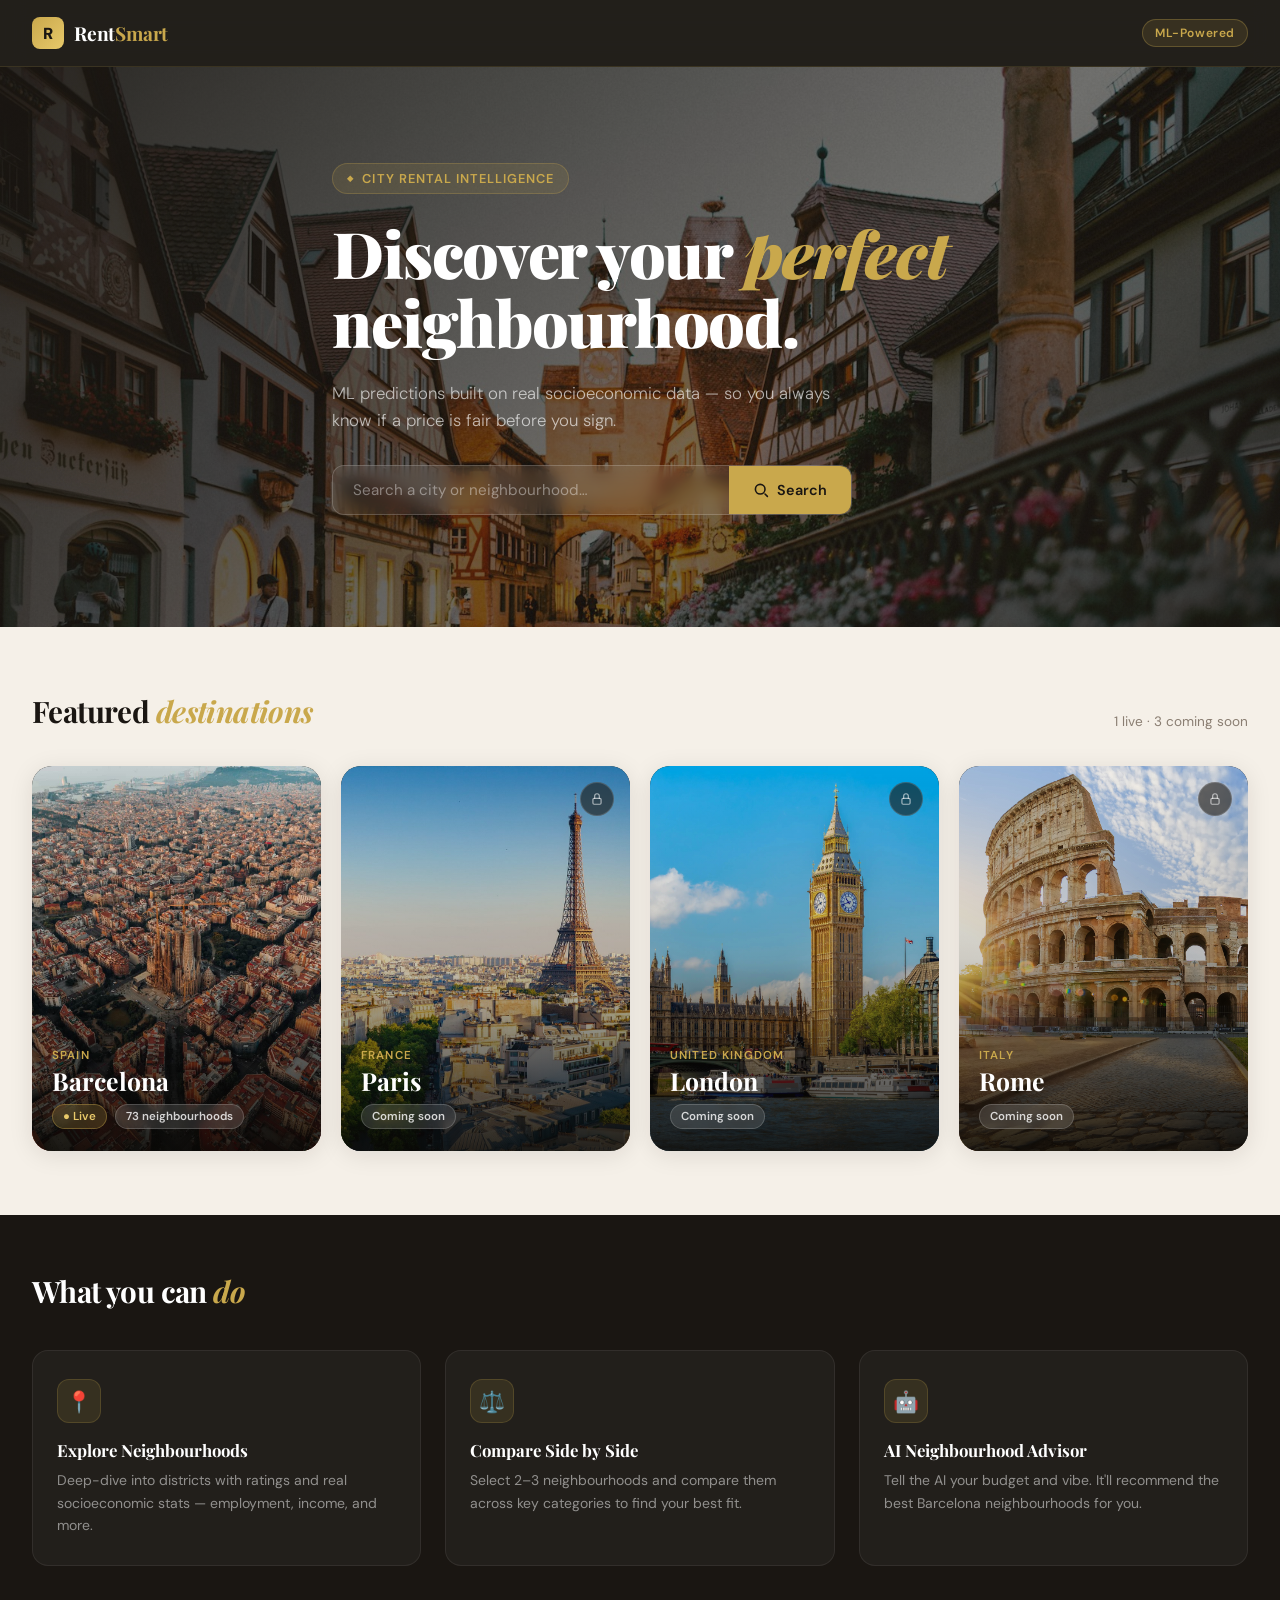
==== commit 650ec1cc: "improved design" ====
--- a/templates/index.html
+++ b/templates/index.html
@@ -3,10 +3,10 @@
 <head>
   <meta charset="UTF-8">
   <meta name="viewport" content="width=device-width, initial-scale=1.0">
-  <title>BCN Rent Wise — Barcelona Rental Intelligence</title>
+  <title>RentSmart — City Rental Intelligence</title>
   <link rel="preconnect" href="https://fonts.googleapis.com">
   <link rel="preconnect" href="https://fonts.gstatic.com" crossorigin>
-  <link href="https://fonts.googleapis.com/css2?family=Inter:wght@300;400;500;600;700;800;900&display=swap" rel="stylesheet">
+  <link href="https://fonts.googleapis.com/css2?family=Playfair+Display:ital,wght@0,700;0,900;1,700&family=DM+Sans:wght@300;400;500;600&display=swap" rel="stylesheet">
   <link rel="stylesheet" href="/static/style.css">
 </head>
 <body>
@@ -14,182 +14,127 @@
   <!-- NAVBAR -->
   <nav class="navbar">
     <div class="nav-inner">
-      <div class="nav-brand">
-        <div class="brand-mark">B</div>
-        <div class="brand-text">
-          <span class="brand-name">BCN Rent Wise</span>
-          <span class="brand-tagline">Barcelona Rental Intelligence</span>
-        </div>
-      </div>
+      <a class="nav-brand" href="/">
+        <div class="brand-gem">R</div>
+        <span class="brand-name">Rent<span>Smart</span></span>
+      </a>
       <div class="nav-badge">ML-Powered</div>
     </div>
   </nav>
 
   <!-- HERO -->
   <section class="hero">
+    <div class="hero-bg"></div>
+    <div class="hero-grain"></div>
     <div class="hero-inner">
-      <div class="hero-label">Barcelona &middot; 73 Neighbourhoods</div>
-      <h1 class="hero-title">Know your fair rent<br><span class="hero-accent">before you sign.</span></h1>
-      <p class="hero-subtitle">Machine learning predictions built on real socioeconomic data — so you always know if a price is fair.</p>
+      <div class="hero-eyebrow">City Rental Intelligence</div>
+      <h1 class="hero-title">Discover your <em>perfect</em><br>neighbourhood.</h1>
+      <p class="hero-sub">ML predictions built on real socioeconomic data — so you always know if a price is fair before you sign.</p>
+      <div class="hero-search">
+        <input type="text" placeholder="Search a city or neighbourhood…" id="hero-search-input" onkeydown="heroSearch(event)">
+        <button onclick="heroSearchBtn()">
+          <svg width="16" height="16" viewBox="0 0 20 20" fill="none"><circle cx="9" cy="9" r="6" stroke="currentColor" stroke-width="2"/><path d="M15 15l3 3" stroke="currentColor" stroke-width="2" stroke-linecap="round"/></svg>
+          Search
+        </button>
+      </div>
+
     </div>
   </section>
 
-  <!-- APP -->
-  <main class="app-section">
-    <div class="app-grid">
+  <!-- CITY GRID -->
+  <div class="section">
+    <div class="section-header">
+      <h2 class="section-title">Featured <span>destinations</span></h2>
+      <span class="section-note">1 live · 3 coming soon</span>
+    </div>
+    <div class="city-grid">
 
-      <!-- FORM PANEL -->
-      <div class="panel form-panel">
-        <div class="panel-header">
-          <div class="panel-icon-wrap">
-            <svg viewBox="0 0 24 24" fill="none" xmlns="http://www.w3.org/2000/svg">
-              <path d="M3 12L12 3L21 12V20C21 20.5523 20.5523 21 20 21H15V16H9V21H4C3.44772 21 3 20.5523 3 20V12Z" stroke="currentColor" stroke-width="1.8" stroke-linecap="round" stroke-linejoin="round"/>
-            </svg>
-          </div>
-          <div>
-            <h2 class="panel-title">Get a Price Estimate</h2>
-            <p class="panel-sub">Pick a neighbourhood and apartment size</p>
+      <!-- Barcelona — LIVE -->
+      <a class="city-card" href="/barcelona">
+        <div class="city-card-img" style="background-image:url('/static/images/images.jpg')"></div>
+        <div class="city-card-overlay"></div>
+        <div class="city-card-body">
+          <div class="city-card-country">Spain</div>
+          <div class="city-card-name">Barcelona</div>
+          <div class="city-card-meta">
+            <span class="city-pill live">● Live</span>
+            <span class="city-pill">73 neighbourhoods</span>
           </div>
         </div>
+        <div class="city-card-cta"><div class="cta-btn">Explore →</div></div>
+      </a>
 
-        <div class="field-group">
-          <label class="field-label" for="neighbourhood">
-            <span class="label-text">Neighbourhood</span>
-          </label>
-          <div class="select-wrapper">
-            <select id="neighbourhood">
-              <option value="" disabled selected>Loading…</option>
-            </select>
-            <svg class="select-arrow" viewBox="0 0 20 20" fill="none">
-              <path d="M5 7.5L10 12.5L15 7.5" stroke="currentColor" stroke-width="1.5" stroke-linecap="round" stroke-linejoin="round"/>
-            </svg>
-          </div>
+      <!-- Paris -->
+      <a class="city-card locked" href="/coming-soon/Paris">
+        <div class="city-card-img" style="background-image: url(/static/images/paris.jpg)"></div>
+        <div class="city-card-overlay"></div>
+        <div class="city-card-body">
+          <div class="city-card-country">France</div>
+          <div class="city-card-name">Paris</div>
+          <div class="city-card-meta"><span class="city-pill">Coming soon</span></div>
         </div>
+        <div class="city-card-lock">
+          <svg fill="none" viewBox="0 0 24 24" stroke-width="2"><rect x="5" y="11" width="14" height="10" rx="2"/><path d="M8 11V7a4 4 0 018 0v4" stroke-linecap="round"/></svg>
+        </div>
+      </a>
 
-        <div class="field-group">
-          <label class="field-label" for="surface-slider">
-            <span class="label-text">Surface Area</span>
-            <span class="surface-pill"><span id="surface-val">60</span> m²</span>
-          </label>
-          <div class="slider-wrap">
-            <input type="range" id="surface-slider" min="10" max="300" step="5" value="60">
-          </div>
-          <div class="slider-footer">
-            <span class="slider-bound">10 m²</span>
-            <div class="step-buttons">
-              <button id="dec" class="btn-step" aria-label="decrease">−</button>
-              <button id="inc" class="btn-step" aria-label="increase">+</button>
-            </div>
-            <span class="slider-bound">300 m²</span>
-          </div>
+      <!-- London -->
+      <a class="city-card locked" href="/coming-soon/London">
+        <div class="city-card-img" style="background-image:url('/static/images/london-uk-hero.CCbex9_q.jpg')"></div>
+        <div class="city-card-overlay"></div>
+        <div class="city-card-body">
+          <div class="city-card-country">United Kingdom</div>
+          <div class="city-card-name">London</div>
+          <div class="city-card-meta"><span class="city-pill">Coming soon</span></div>
         </div>
+        <div class="city-card-lock">
+          <svg fill="none" viewBox="0 0 24 24" stroke-width="2"><rect x="5" y="11" width="14" height="10" rx="2"/><path d="M8 11V7a4 4 0 018 0v4" stroke-linecap="round"/></svg>
+        </div>
+      </a>
 
-        <button id="predict-btn" class="btn-predict">
-          <span class="btn-text">Predict Price</span>
-          <span class="btn-spinner" aria-hidden="true"></span>
-          <svg class="btn-icon" viewBox="0 0 20 20" fill="none">
-            <path d="M4 10h12M12 6l4 4-4 4" stroke="currentColor" stroke-width="1.8" stroke-linecap="round" stroke-linejoin="round"/>
-          </svg>
-        </button>
+      <!-- Rome -->
+      <a class="city-card locked" href="/coming-soon/Rome">
+        <div class="city-card-img" style="background-image:url('/static/images/afmqgg5h0jl9wnr1dfmf.jpg')"></div>
+        <div class="city-card-overlay"></div>
+        <div class="city-card-body">
+          <div class="city-card-country">Italy</div>
+          <div class="city-card-name">Rome</div>
+          <div class="city-card-meta"><span class="city-pill">Coming soon</span></div>
+        </div>
+        <div class="city-card-lock">
+          <svg fill="none" viewBox="0 0 24 24" stroke-width="2"><rect x="5" y="11" width="14" height="10" rx="2"/><path d="M8 11V7a4 4 0 018 0v4" stroke-linecap="round"/></svg>
+        </div>
+      </a>
 
-        <p class="form-note">Based on 2023 socioeconomic &amp; rental data</p>
-      </div>
-
-      <!-- RESULTS PANEL -->
-      <div id="results" class="panel results-panel" aria-live="polite">
-
-        <div id="results-empty" class="results-empty">
-          <div class="empty-graphic">
-            <svg viewBox="0 0 64 64" fill="none" xmlns="http://www.w3.org/2000/svg">
-              <rect x="8" y="28" width="48" height="28" rx="3" stroke="currentColor" stroke-width="2"/>
-              <path d="M2 30L32 8L62 30" stroke="currentColor" stroke-width="2" stroke-linecap="round"/>
-              <rect x="24" y="40" width="16" height="16" rx="2" stroke="currentColor" stroke-width="2"/>
-            </svg>
-          </div>
-          <p class="empty-title">Your estimate will appear here</p>
-          <p class="empty-sub">Select a neighbourhood and surface area,<br>then click <strong>Predict Price</strong></p>
-        </div>
-
-        <div id="results-content" class="results-content" style="display:none">
-
-          <div class="results-top">
-            <div class="results-location">
-              <svg class="location-pin" viewBox="0 0 20 20" fill="none">
-                <path d="M10 2C7.24 2 5 4.24 5 7C5 10.75 10 18 10 18C10 18 15 10.75 15 7C15 4.24 12.76 2 10 2ZM10 9C8.9 9 8 8.1 8 7C8 5.9 8.9 5 10 5C11.1 5 12 5.9 12 7C12 8.1 11.1 9 10 9Z" fill="currentColor"/>
-              </svg>
-              <span id="results-title" class="results-neighbourhood"></span>
-            </div>
-            <span id="temp-badge" class="temp-badge"></span>
-          </div>
-
-          <div class="price-block">
-            <div class="price-main-wrap">
-              <span class="price-label">Monthly Rent</span>
-              <span id="total" class="price-main"></span>
-            </div>
-            <div class="divider-v"></div>
-            <div class="price-sqm-wrap">
-              <span class="price-label">Price / m²</span>
-              <span id="price-m2" class="price-sqm"></span>
-            </div>
-          </div>
-
-          <div id="range-box" class="range-box">
-            <div class="range-row">
-              <span class="range-key">Estimated Range</span>
-              <span id="range-val" class="range-val"></span>
-            </div>
-            <p id="label-val" class="range-note"></p>
-          </div>
-
-          <div class="profile-block">
-            <p class="block-title">Neighbourhood Profile</p>
-            <div id="profile-grid" class="profile-grid"></div>
-            <p class="data-note">Socioeconomic data · Barcelona 2023</p>
-          </div>
-
-        </div>
-      </div>
-
-    </div>
-  </main>
-
-  <!-- CHAT TOGGLE -->
-  <button id="chat-toggle" class="chat-toggle" aria-label="Open neighbourhood advisor">
-    <svg class="chat-toggle-icon" viewBox="0 0 24 24" fill="none">
-      <path d="M8 12h.01M12 12h.01M16 12h.01M21 12c0 4.418-4.03 8-9 8a9.863 9.863 0 01-4.255-.949L3 20l1.395-3.72C3.512 15.042 3 13.574 3 12c0-4.418 4.03-8 9-8s9 3.582 9 8z" stroke="currentColor" stroke-width="2" stroke-linecap="round" stroke-linejoin="round"/>
-    </svg>
-    <span class="chat-toggle-text">Ask me anything</span>
-  </button>
-
-  <!-- CHAT PANEL -->
-  <div id="chat-panel" class="chat-panel" aria-hidden="true">
-    <div class="chat-header">
-      <div class="chat-header-left">
-        <div class="chat-avatar">AI</div>
-        <div class="chat-header-info">
-          <p class="chat-name">Neighbourhood Advisor</p>
-          <p class="chat-status">Powered by Barcelona data</p>
-        </div>
-      </div>
-      <button id="chat-restart" class="chat-restart-btn" title="Restart conversation">
-        <svg viewBox="0 0 20 20" fill="none">
-          <path d="M4 10a6 6 0 1 0 1.1-3.5" stroke="currentColor" stroke-width="1.5" stroke-linecap="round"/>
-          <path d="M4 6v4h4" stroke="currentColor" stroke-width="1.5" stroke-linecap="round" stroke-linejoin="round"/>
-        </svg>
-      </button>
-    </div>
-    <div id="chat-messages" class="chat-messages"></div>
-    <div class="chat-input-row">
-      <input id="chat-input" type="text" placeholder="Ask about Barcelona neighbourhoods…" autocomplete="off">
-      <button id="chat-send">
-        <svg viewBox="0 0 20 20" fill="none">
-          <path d="M4 10h12M12 6l4 4-4 4" stroke="currentColor" stroke-width="1.8" stroke-linecap="round" stroke-linejoin="round"/>
-        </svg>
-      </button>
     </div>
   </div>
 
+  <!-- FEATURES STRIP -->
+  <div class="features-strip">
+    <div class="features-inner">
+      <h2 class="section-title">What you can <span>do</span></h2>
+      <div class="features-grid">
+        <div class="feature-card">
+          <div class="feature-icon">📍</div>
+          <div class="feature-title">Explore Neighbourhoods</div>
+          <p class="feature-desc">Deep-dive into districts with ratings and real socioeconomic stats — employment, income, and more.</p>
+        </div>
+        <div class="feature-card">
+          <div class="feature-icon">⚖️</div>
+          <div class="feature-title">Compare Side by Side</div>
+          <p class="feature-desc">Select 2–3 neighbourhoods and compare them across key categories to find your best fit.</p>
+        </div>
+        <div class="feature-card">
+          <div class="feature-icon">🤖</div>
+          <div class="feature-title">AI Neighbourhood Advisor</div>
+          <p class="feature-desc">Tell the AI your budget and vibe. It'll recommend the best Barcelona neighbourhoods for you.</p>
+        </div>
+      </div>
+    </div>
+  </div>
+
+  <footer></footer>
+
   <script src="/static/script.js"></script>
 </body>
-</html>
+</html>
--- a/static/style.css
+++ b/static/style.css
@@ -1,1022 +1,750 @@
-/* ============================================================
-   VARIABLES
-   ============================================================ */
-:root {
-  --red:          #c41e3a;
-  --red-dark:     #a31830;
-  --red-faint:    rgba(196, 30, 58, 0.09);
-  --navy:         #0d1b2a;
-  --navy-2:       #162438;
-  --white:        #ffffff;
-  --bg:           #f0f4f8;
-  --gray-100:     #f1f5f9;
-  --gray-200:     #e2e8f0;
-  --gray-300:     #cbd5e1;
-  --gray-400:     #94a3b8;
-  --gray-500:     #64748b;
-  --gray-600:     #475569;
-  --gray-900:     #0f172a;
-
-  --hot:          #dc2626;
-  --hot-bg:       #fef2f2;
-  --hot-border:   #fecaca;
-  --cool:         #2563eb;
-  --cool-bg:      #eff6ff;
-  --cool-border:  #bfdbfe;
-  --warm:         #d97706;
-  --warm-bg:      #fffbeb;
-  --warm-border:  #fde68a;
-
-  --radius:       18px;
-  --radius-sm:    12px;
-  --shadow:       0 2px 16px rgba(0,0,0,0.07);
-  --shadow-md:    0 6px 32px rgba(0,0,0,0.10);
-  --shadow-lg:    0 12px 48px rgba(0,0,0,0.15);
-}
-
-/* ============================================================
-   RESET
-   ============================================================ */
-*, *::before, *::after { box-sizing: border-box; margin: 0; padding: 0; }
-html { scroll-behavior: smooth; }
-
-body {
-  font-family: 'Inter', -apple-system, BlinkMacSystemFont, sans-serif;
-  background: var(--bg);
-  color: var(--gray-900);
-  min-height: 100vh;
-  line-height: 1.5;
-}
-
-/* ============================================================
-   NAVBAR
-   ============================================================ */
-.navbar {
-  background: var(--navy);
-  position: sticky;
-  top: 0;
-  z-index: 200;
-  border-bottom: 1px solid rgba(255,255,255,0.06);
-}
-
-.nav-inner {
-  max-width: 1240px;
-  margin: 0 auto;
-  padding: 0 28px;
-  height: 62px;
-  display: flex;
-  align-items: center;
-  justify-content: space-between;
-}
-
-.nav-brand {
-  display: flex;
-  align-items: center;
-  gap: 12px;
-}
-
-.brand-mark {
-  width: 34px;
-  height: 34px;
-  background: var(--red);
-  border-radius: 9px;
-  display: flex;
-  align-items: center;
-  justify-content: center;
-  font-size: 1rem;
-  font-weight: 900;
-  color: white;
-  flex-shrink: 0;
-  letter-spacing: -0.02em;
-}
-
-.brand-text {
-  display: flex;
-  flex-direction: column;
-  gap: 1px;
-}
-
-.brand-name {
-  font-size: 0.95rem;
-  font-weight: 700;
-  color: white;
-  letter-spacing: -0.02em;
-  line-height: 1;
-}
-
-.brand-tagline {
-  font-size: 0.65rem;
-  color: rgba(255,255,255,0.38);
-  letter-spacing: 0.04em;
-  line-height: 1;
-}
-
-.nav-badge {
-  font-size: 0.65rem;
-  font-weight: 700;
-  color: var(--red);
-  background: rgba(196,30,58,0.12);
-  border: 1px solid rgba(196,30,58,0.22);
-  padding: 4px 10px;
-  border-radius: 20px;
-  letter-spacing: 0.08em;
-  text-transform: uppercase;
-}
-
-/* ============================================================
-   HERO
-   ============================================================ */
-.hero {
-  background: var(--navy);
-  padding: 68px 28px 80px;
-  position: relative;
-  overflow: hidden;
-}
-
-.hero::before {
-  content: '';
-  position: absolute;
-  inset: 0;
-  background:
-    radial-gradient(ellipse 70% 80% at 80% 40%, rgba(196,30,58,0.18) 0%, transparent 65%),
-    radial-gradient(ellipse 50% 60% at 5%  90%, rgba(37,99,235,0.07) 0%, transparent 55%);
-  pointer-events: none;
-}
-
-.hero::after {
-  content: '';
-  position: absolute;
-  inset: 0;
-  background-image:
-    linear-gradient(rgba(255,255,255,0.025) 1px, transparent 1px),
-    linear-gradient(90deg, rgba(255,255,255,0.025) 1px, transparent 1px);
-  background-size: 52px 52px;
-  pointer-events: none;
-}
-
-.hero-inner {
-  max-width: 1240px;
-  margin: 0 auto;
-  position: relative;
-  z-index: 1;
-}
-
-.hero-label {
-  display: inline-flex;
-  align-items: center;
-  gap: 6px;
-  font-size: 0.7rem;
-  font-weight: 700;
-  color: var(--red);
-  text-transform: uppercase;
-  letter-spacing: 0.14em;
-  margin-bottom: 22px;
-  padding: 5px 14px;
-  background: rgba(196,30,58,0.1);
-  border: 1px solid rgba(196,30,58,0.22);
-  border-radius: 20px;
-}
-
-.hero-title {
-  font-size: clamp(2.2rem, 5vw, 3.8rem);
-  font-weight: 900;
-  color: white;
-  letter-spacing: -0.045em;
-  line-height: 1.08;
-  margin-bottom: 20px;
-}
-
-.hero-accent {
-  color: var(--red);
-}
-
-.hero-subtitle {
-  font-size: clamp(0.9rem, 1.8vw, 1.05rem);
-  color: rgba(255,255,255,0.48);
-  max-width: 480px;
-  line-height: 1.7;
-}
-
-/* ============================================================
-   APP SECTION
-   ============================================================ */
-.app-section {
-  max-width: 1240px;
-  margin: 0 auto;
-  padding: 40px 28px 80px;
-}
-
-.app-grid {
-  display: grid;
-  grid-template-columns: 400px 1fr;
-  gap: 24px;
-  align-items: start;
-}
-
-/* ============================================================
-   SHARED PANEL STYLE
-   ============================================================ */
-.panel {
-  background: var(--white);
-  border-radius: var(--radius);
-  box-shadow: var(--shadow);
-  border: 1px solid var(--gray-200);
-}
-
-/* ============================================================
-   FORM PANEL
-   ============================================================ */
-.form-panel {
-  padding: 32px;
-}
-
-.panel-header {
-  display: flex;
-  align-items: center;
-  gap: 14px;
-  margin-bottom: 30px;
-  padding-bottom: 24px;
-  border-bottom: 1px solid var(--gray-200);
-}
-
-.panel-icon-wrap {
-  width: 44px;
-  height: 44px;
-  background: var(--red-faint);
-  border-radius: 12px;
-  display: flex;
-  align-items: center;
-  justify-content: center;
-  color: var(--red);
-  flex-shrink: 0;
-}
-
-.panel-icon-wrap svg {
-  width: 22px;
-  height: 22px;
-}
-
-.panel-title {
-  font-size: 1.1rem;
-  font-weight: 700;
-  color: var(--gray-900);
-  letter-spacing: -0.02em;
-  line-height: 1.2;
-}
-
-.panel-sub {
-  font-size: 0.8rem;
-  color: var(--gray-500);
-  margin-top: 2px;
-}
-
-/* ---- FIELDS ---- */
-.field-group {
-  margin-bottom: 26px;
-}
-
-.field-label {
-  display: flex;
-  align-items: center;
-  justify-content: space-between;
-  margin-bottom: 10px;
-  cursor: default;
-}
-
-.label-text {
-  font-size: 0.72rem;
-  font-weight: 700;
-  color: var(--gray-500);
-  text-transform: uppercase;
-  letter-spacing: 0.09em;
-}
-
-.surface-pill {
-  font-size: 0.88rem;
-  font-weight: 800;
-  color: var(--red);
-  background: var(--red-faint);
-  padding: 3px 12px;
-  border-radius: 20px;
-  font-variant-numeric: tabular-nums;
-  letter-spacing: -0.01em;
-}
-
-/* ---- SELECT ---- */
-.select-wrapper {
-  position: relative;
-}
-
-select {
-  width: 100%;
-  padding: 13px 42px 13px 16px;
-  border: 1.5px solid var(--gray-200);
-  border-radius: var(--radius-sm);
-  font-size: 0.92rem;
-  font-family: 'Inter', sans-serif;
-  font-weight: 500;
-  color: var(--gray-900);
-  background: var(--gray-100);
-  appearance: none;
-  outline: none;
-  cursor: pointer;
-  transition: border-color 0.18s, box-shadow 0.18s, background 0.18s;
-}
-
-select:focus {
-  border-color: var(--red);
-  box-shadow: 0 0 0 3px rgba(196,30,58,0.1);
-  background: white;
-}
-
-.select-arrow {
-  position: absolute;
-  right: 14px;
-  top: 50%;
-  transform: translateY(-50%);
-  width: 16px;
-  height: 16px;
-  color: var(--gray-400);
-  pointer-events: none;
-}
-
-/* ---- RANGE SLIDER ---- */
-.slider-wrap {
-  margin-bottom: 10px;
-}
-
-input[type="range"] {
-  -webkit-appearance: none;
-  appearance: none;
-  width: 100%;
-  height: 6px;
-  background: linear-gradient(to right, var(--red) 0%, var(--red) 16.7%, var(--gray-200) 16.7%);
-  border-radius: 3px;
-  outline: none;
-  cursor: pointer;
-}
-
-input[type="range"]::-webkit-slider-thumb {
-  -webkit-appearance: none;
-  width: 22px;
-  height: 22px;
-  border-radius: 50%;
-  background: white;
-  border: 2.5px solid var(--red);
-  box-shadow: 0 2px 8px rgba(196,30,58,0.22);
-  cursor: pointer;
-  transition: transform 0.15s, box-shadow 0.15s;
-}
-
-input[type="range"]::-webkit-slider-thumb:hover,
-input[type="range"]:active::-webkit-slider-thumb {
-  transform: scale(1.18);
-  box-shadow: 0 3px 12px rgba(196,30,58,0.35);
-}
-
-input[type="range"]::-moz-range-thumb {
-  width: 22px;
-  height: 22px;
-  border-radius: 50%;
-  background: white;
-  border: 2.5px solid var(--red);
-  cursor: pointer;
-}
-
-.slider-footer {
-  display: flex;
-  align-items: center;
-  justify-content: space-between;
-  margin-top: 4px;
-}
-
-.slider-bound {
-  font-size: 0.7rem;
-  color: var(--gray-400);
-}
-
-.step-buttons {
-  display: flex;
-  gap: 6px;
-}
-
-.btn-step {
-  width: 34px;
-  height: 34px;
-  border: 1.5px solid var(--gray-200);
-  border-radius: 9px;
-  background: var(--gray-100);
-  color: var(--gray-900);
-  font-size: 1.15rem;
-  font-weight: 600;
-  cursor: pointer;
-  display: flex;
-  align-items: center;
-  justify-content: center;
-  line-height: 1;
-  transition: background 0.15s, border-color 0.15s;
-  user-select: none;
-}
-
-.btn-step:hover { background: var(--gray-200); border-color: var(--gray-300); }
-.btn-step:active { background: var(--gray-300); }
-
-/* ---- PREDICT BUTTON ---- */
-.btn-predict {
-  width: 100%;
-  padding: 15px 24px;
-  background: var(--red);
-  color: white;
-  font-size: 0.95rem;
-  font-weight: 700;
-  font-family: 'Inter', sans-serif;
-  border: none;
-  border-radius: var(--radius-sm);
-  cursor: pointer;
-  display: flex;
-  align-items: center;
-  justify-content: center;
-  gap: 8px;
-  margin-top: 6px;
-  letter-spacing: -0.01em;
-  transition: background 0.18s, transform 0.1s, opacity 0.18s;
-}
-
-.btn-predict:hover:not(:disabled) { background: var(--red-dark); }
-.btn-predict:active:not(:disabled) { transform: scale(0.98); }
-.btn-predict:disabled { opacity: 0.6; cursor: not-allowed; }
-
-.btn-icon {
-  width: 18px;
-  height: 18px;
-  flex-shrink: 0;
-  transition: transform 0.2s;
-}
-
-.btn-predict:hover:not(:disabled) .btn-icon { transform: translateX(3px); }
-.btn-predict.loading .btn-icon { display: none; }
-
-.btn-spinner {
-  display: none;
-  width: 16px;
-  height: 16px;
-  border: 2.5px solid rgba(255,255,255,0.3);
-  border-top-color: white;
-  border-radius: 50%;
-  animation: spin 0.7s linear infinite;
-  flex-shrink: 0;
-}
-
-.btn-predict.loading .btn-spinner { display: block; }
-.btn-predict.loading .btn-text { opacity: 0.7; }
-
-@keyframes spin { to { transform: rotate(360deg); } }
-
-.form-note {
-  text-align: center;
-  font-size: 0.7rem;
-  color: var(--gray-400);
-  margin-top: 14px;
-}
-
-/* ============================================================
-   RESULTS PANEL
-   ============================================================ */
-.results-panel {
-  min-height: 520px;
-  display: flex;
-  flex-direction: column;
-  overflow: hidden;
-}
-
-/* ---- EMPTY STATE ---- */
-.results-empty {
-  flex: 1;
-  display: flex;
-  flex-direction: column;
-  align-items: center;
-  justify-content: center;
-  padding: 56px 40px;
-  text-align: center;
-  gap: 0;
-}
-
-.empty-graphic {
-  width: 72px;
-  height: 72px;
-  color: var(--gray-300);
-  margin-bottom: 20px;
-}
-
-.empty-graphic svg {
-  width: 100%;
-  height: 100%;
-}
-
-.empty-title {
-  font-size: 1rem;
-  font-weight: 700;
-  color: var(--gray-500);
-  margin-bottom: 8px;
-  letter-spacing: -0.01em;
-}
-
-.empty-sub {
-  font-size: 0.82rem;
-  color: var(--gray-400);
-  line-height: 1.6;
-}
-
-/* ---- RESULTS CONTENT ---- */
-.results-content {
-  flex-direction: column;
-  gap: 0;
-  animation: fadeUp 0.3s ease;
-}
-
-@keyframes fadeUp {
-  from { opacity: 0; transform: translateY(8px); }
-  to   { opacity: 1; transform: translateY(0); }
-}
-
-/* ---- TOP ROW ---- */
-.results-top {
-  display: flex;
-  align-items: center;
-  justify-content: space-between;
-  gap: 12px;
-  padding: 24px 28px 20px;
-  border-bottom: 1px solid var(--gray-200);
-}
-
-.results-location {
-  display: flex;
-  align-items: center;
-  gap: 6px;
-  min-width: 0;
-}
-
-.location-pin {
-  width: 16px;
-  height: 16px;
-  color: var(--red);
-  flex-shrink: 0;
-}
-
-.results-neighbourhood {
-  font-size: 1.05rem;
-  font-weight: 700;
-  color: var(--gray-900);
-  letter-spacing: -0.02em;
-  white-space: nowrap;
-  overflow: hidden;
-  text-overflow: ellipsis;
-}
-
-/* ---- TEMP BADGE ---- */
-.temp-badge {
-  display: inline-flex;
-  align-items: center;
-  gap: 4px;
-  font-size: 0.72rem;
-  font-weight: 700;
-  padding: 4px 12px;
-  border-radius: 20px;
-  white-space: nowrap;
-  flex-shrink: 0;
-  text-transform: capitalize;
-  letter-spacing: 0.02em;
-}
-
-.temp-badge.temp-hot     { background: var(--hot-bg);  color: var(--hot);  border: 1px solid var(--hot-border); }
-.temp-badge.temp-cool    { background: var(--cool-bg); color: var(--cool); border: 1px solid var(--cool-border); }
-.temp-badge.temp-neutral { background: var(--warm-bg); color: var(--warm); border: 1px solid var(--warm-border); }
-
-/* ---- PRICE BLOCK ---- */
-.price-block {
-  display: flex;
-  align-items: stretch;
-  gap: 0;
-  padding: 28px 28px 24px;
-  border-bottom: 1px solid var(--gray-200);
-}
-
-.price-main-wrap,
-.price-sqm-wrap {
-  display: flex;
-  flex-direction: column;
-  gap: 6px;
-  flex: 1;
-}
-
-.price-sqm-wrap {
-  padding-left: 28px;
-}
-
-.divider-v {
-  width: 1px;
-  background: var(--gray-200);
-  margin: 4px 0;
-}
-
-.price-label {
-  font-size: 0.68rem;
-  font-weight: 700;
-  color: var(--gray-400);
-  text-transform: uppercase;
-  letter-spacing: 0.09em;
-}
-
-.price-main {
-  font-size: 2.2rem;
-  font-weight: 900;
-  color: var(--gray-900);
-  letter-spacing: -0.05em;
-  font-variant-numeric: tabular-nums;
-  line-height: 1;
-}
-
-.price-sqm {
-  font-size: 1.35rem;
-  font-weight: 700;
-  color: var(--gray-600);
-  letter-spacing: -0.03em;
-  font-variant-numeric: tabular-nums;
-  line-height: 1;
-}
-
-/* ---- RANGE BOX ---- */
-.range-box {
-  margin: 20px 28px;
-  background: var(--gray-100);
-  border: 1.5px solid var(--gray-200);
-  border-radius: var(--radius-sm);
-  padding: 16px 18px;
-  transition: background 0.2s, border-color 0.2s;
-}
-
-.range-row {
-  display: flex;
-  align-items: center;
-  justify-content: space-between;
-  gap: 8px;
-  margin-bottom: 4px;
-}
-
-.range-key {
-  font-size: 0.68rem;
-  font-weight: 700;
-  color: var(--gray-500);
-  text-transform: uppercase;
-  letter-spacing: 0.08em;
-}
-
-.range-val {
-  font-size: 0.88rem;
-  font-weight: 700;
-  color: var(--gray-900);
-  font-variant-numeric: tabular-nums;
-  letter-spacing: -0.01em;
-}
-
-.range-note {
-  font-size: 0.8rem;
-  color: var(--gray-500);
-  font-style: italic;
-}
-
-.range-box.temp-hot     { background: var(--hot-bg);  border-color: var(--hot-border); }
-.range-box.temp-cool    { background: var(--cool-bg); border-color: var(--cool-border); }
-.range-box.temp-neutral { background: var(--warm-bg); border-color: var(--warm-border); }
-
-/* ---- PROFILE BLOCK ---- */
-.profile-block {
-  padding: 0 28px 28px;
-}
-
-.block-title {
-  font-size: 0.68rem;
-  font-weight: 700;
-  color: var(--gray-400);
-  text-transform: uppercase;
-  letter-spacing: 0.1em;
-  margin-bottom: 14px;
-}
-
-.profile-grid {
-  display: grid;
-  grid-template-columns: 1fr 1fr;
-  gap: 12px;
-  margin-bottom: 12px;
-}
-
-.profile-stat {
-  background: var(--gray-100);
-  border: 1.5px solid var(--gray-200);
-  border-radius: var(--radius-sm);
-  padding: 14px 16px;
-  display: flex;
-  flex-direction: column;
-  gap: 3px;
-}
-
-.stat-icon {
-  font-size: 1.1rem;
-  line-height: 1;
-  margin-bottom: 4px;
-}
-
-.profile-stat-label {
-  font-size: 0.68rem;
-  font-weight: 600;
-  color: var(--gray-500);
-  text-transform: uppercase;
-  letter-spacing: 0.06em;
-}
-
-.profile-stat-value {
-  font-size: 1.1rem;
-  font-weight: 800;
-  color: var(--gray-900);
-  font-variant-numeric: tabular-nums;
-  letter-spacing: -0.02em;
-}
-
-.data-note {
-  font-size: 0.68rem;
-  color: var(--gray-400);
-  font-style: italic;
-}
-
-/* ============================================================
-   CHATBOT
-   ============================================================ */
-.chat-toggle {
-  position: fixed;
-  bottom: 28px;
-  right: 28px;
-  height: 50px;
-  padding: 0 22px;
-  border-radius: 25px;
-  background: var(--navy);
-  border: 1px solid rgba(255,255,255,0.1);
-  cursor: pointer;
-  display: flex;
-  align-items: center;
-  gap: 10px;
-  box-shadow: 0 4px 24px rgba(13,27,42,0.45);
-  transition: background 0.18s, transform 0.12s, box-shadow 0.18s;
-  z-index: 1000;
-  color: white;
-}
-
-.chat-toggle:hover {
-  background: var(--navy-2);
-  transform: translateY(-2px);
-  box-shadow: 0 6px 30px rgba(13,27,42,0.55);
-}
-
-.chat-toggle:active { transform: scale(0.97); }
-
-.chat-toggle-icon {
-  width: 20px;
-  height: 20px;
-  flex-shrink: 0;
-}
-
-.chat-toggle-text {
-  font-size: 0.82rem;
-  font-weight: 600;
-  font-family: 'Inter', sans-serif;
-  white-space: nowrap;
-  letter-spacing: -0.01em;
-}
-
-.chat-panel {
-  position: fixed;
-  bottom: 94px;
-  right: 28px;
-  width: 370px;
-  height: 520px;
-  background: white;
-  border: 1px solid var(--gray-200);
-  border-radius: 20px;
-  box-shadow: var(--shadow-lg);
-  display: flex;
-  flex-direction: column;
-  z-index: 999;
-  opacity: 0;
-  transform: translateY(18px) scale(0.97);
-  pointer-events: none;
-  transition: opacity 0.22s ease, transform 0.22s ease;
-  overflow: hidden;
-}
-
-.chat-panel.open {
-  opacity: 1;
-  transform: translateY(0) scale(1);
-  pointer-events: auto;
-}
-
-.chat-header {
-  padding: 16px 20px;
-  background: var(--navy);
-  display: flex;
-  align-items: center;
-  justify-content: space-between;
-  flex-shrink: 0;
-}
-
-.chat-header-left {
-  display: flex;
-  align-items: center;
-  gap: 12px;
-}
-
-.chat-avatar {
-  width: 36px;
-  height: 36px;
-  background: var(--red);
-  border-radius: 10px;
-  display: flex;
-  align-items: center;
-  justify-content: center;
-  font-size: 0.65rem;
-  font-weight: 900;
-  color: white;
-  flex-shrink: 0;
-  letter-spacing: 0.02em;
-}
-
-.chat-header-info {
-  display: flex;
-  flex-direction: column;
-  gap: 1px;
-}
-
-.chat-name {
-  font-size: 0.88rem;
-  font-weight: 700;
-  color: white;
-  line-height: 1;
-}
-
-.chat-status {
-  font-size: 0.68rem;
-  color: rgba(255,255,255,0.4);
-  line-height: 1;
-}
-
-.chat-restart-btn {
-  background: rgba(255,255,255,0.08);
-  border: 1px solid rgba(255,255,255,0.12);
-  border-radius: 8px;
-  cursor: pointer;
-  width: 32px;
-  height: 32px;
-  display: flex;
-  align-items: center;
-  justify-content: center;
-  color: rgba(255,255,255,0.5);
-  transition: all 0.15s;
-  flex-shrink: 0;
-}
-
-.chat-restart-btn svg {
-  width: 15px;
-  height: 15px;
-}
-
-.chat-restart-btn:hover {
-  background: rgba(255,255,255,0.15);
-  color: white;
-}
-
-.chat-restart-btn.active {
-  color: var(--red);
-  border-color: rgba(196,30,58,0.4);
-  animation: restart-glow 1.4s ease-in-out infinite;
-}
-
-@keyframes restart-glow {
-  0%, 100% { box-shadow: 0 0 4px rgba(196,30,58,0.2); }
-  50%       { box-shadow: 0 0 12px rgba(196,30,58,0.5); }
-}
-
-.chat-messages {
-  flex: 1;
-  overflow-y: auto;
-  padding: 16px;
-  display: flex;
-  flex-direction: column;
-  gap: 10px;
-  background: var(--gray-100);
-}
-
-.chat-msg {
-  max-width: 82%;
-  padding: 10px 14px;
-  border-radius: 14px;
-  font-size: 0.84rem;
-  line-height: 1.55;
-  word-break: break-word;
-}
-
-.chat-msg.bot {
-  background: white;
-  border: 1px solid var(--gray-200);
-  color: var(--gray-900);
-  align-self: flex-start;
-  border-bottom-left-radius: 4px;
-  box-shadow: 0 1px 4px rgba(0,0,0,0.05);
-}
-
-.chat-msg.user {
-  background: var(--navy);
-  color: white;
-  align-self: flex-end;
-  border-bottom-right-radius: 4px;
-}
-
-.chat-msg.typing {
-  color: var(--gray-400);
-  font-style: italic;
-}
-
-.chat-input-row {
-  display: flex;
-  gap: 8px;
-  padding: 14px 16px;
-  border-top: 1px solid var(--gray-200);
-  background: white;
-  flex-shrink: 0;
-}
-
-.chat-input-row input {
-  flex: 1;
-  padding: 10px 14px;
-  border: 1.5px solid var(--gray-200);
-  border-radius: 10px;
-  font-size: 0.84rem;
-  font-family: 'Inter', sans-serif;
-  color: var(--gray-900);
-  background: var(--gray-100);
-  outline: none;
-  transition: border-color 0.18s, background 0.18s;
-}
-
-.chat-input-row input:focus {
-  border-color: var(--navy);
-  background: white;
-}
-
-.chat-input-row button {
-  width: 40px;
-  height: 40px;
-  background: var(--navy);
-  color: white;
-  border: none;
-  border-radius: 10px;
-  cursor: pointer;
-  display: flex;
-  align-items: center;
-  justify-content: center;
-  flex-shrink: 0;
-  transition: background 0.18s;
-}
-
-.chat-input-row button svg {
-  width: 17px;
-  height: 17px;
-}
-
-.chat-input-row button:hover:not(:disabled) { background: var(--navy-2); }
-.chat-input-row button:disabled { opacity: 0.5; cursor: not-allowed; }
-
-/* ============================================================
-   RESPONSIVE
-   ============================================================ */
-@media (max-width: 960px) {
-  .app-grid {
-    grid-template-columns: 1fr;
-  }
-  .results-panel {
-    min-height: 360px;
-  }
-}
-
-@media (max-width: 620px) {
-  .hero { padding: 48px 20px 56px; }
-  .app-section { padding: 24px 16px 60px; }
-  .form-panel { padding: 24px; }
-  .results-top { padding: 20px; }
-  .price-block { padding: 20px; }
-  .price-main { font-size: 1.8rem; }
-  .price-sqm { font-size: 1.1rem; }
-  .range-box { margin: 16px 20px; }
-  .profile-block { padding: 0 20px 24px; }
-  .chat-panel { right: 12px; left: 12px; width: auto; }
-  .chat-toggle { right: 16px; bottom: 16px; padding: 0 16px; }
-  .chat-toggle-text { display: none; }
-  .chat-toggle { width: 50px; padding: 0; justify-content: center; }
-}
+/* ── VARIABLES ─────────────────────────────────────────── */
+    :root {
+      --cream:    #f5f0e8;
+      --ink:      #1a1612;
+      --ink-2:    #2e2820;
+      --gold:     #c9a84c;
+      --gold-2:   #e8c96a;
+      --rust:     #c0432a;
+      --muted:    #8a7e72;
+      --panel:    #ffffff;
+      --border:   rgba(26,22,18,0.10);
+      --shadow:   0 4px 24px rgba(26,22,18,0.10);
+      --shadow-lg:0 16px 64px rgba(26,22,18,0.18);
+      --r:        16px;
+      --r-sm:     10px;
+
+      --hot-bg:   #fef2f2; --hot:   #dc2626;
+      --cool-bg:  #eff6ff; --cool:  #2563eb;
+      --neu-bg:   #f0fdf4; --neu:   #16a34a;
+    }
+
+    *, *::before, *::after { box-sizing: border-box; margin: 0; padding: 0; }
+    html { scroll-behavior: smooth; }
+
+    body {
+      font-family: 'DM Sans', -apple-system, sans-serif;
+      background: var(--cream);
+      color: var(--ink);
+      min-height: 100vh;
+      overflow-x: hidden;
+    }
+
+    /* ── PAGES ─────────────────────────────────────────────── */
+    .page { display: none; min-height: 100vh; }
+    .page.active { display: block; }
+
+    /* ── NAVBAR ────────────────────────────────────────────── */
+    .navbar {
+      position: sticky; top: 0; z-index: 300;
+      background: rgba(26,22,18,0.96);
+      backdrop-filter: blur(12px);
+      border-bottom: 1px solid rgba(201,168,76,0.15);
+    }
+    .nav-inner {
+      max-width: 1320px; margin: 0 auto;
+      padding: 0 32px; height: 66px;
+      display: flex; align-items: center; justify-content: space-between;
+    }
+    .nav-brand {
+      display: flex; align-items: center; gap: 10px;
+      text-decoration: none; cursor: pointer;
+    }
+    .brand-gem {
+      width: 32px; height: 32px;
+      background: linear-gradient(135deg, var(--gold), var(--gold-2));
+      border-radius: 8px;
+      display: flex; align-items: center; justify-content: center;
+      font-size: 1rem; font-weight: 900; color: var(--ink);
+    }
+    .brand-name {
+      font-family: 'Playfair Display', serif;
+      font-size: 1.2rem; font-weight: 700;
+      color: #fff; letter-spacing: -0.01em;
+    }
+    .brand-name span { color: var(--gold); }
+    .nav-links { display: flex; gap: 8px; }
+    .nav-link {
+      padding: 7px 16px; border-radius: 8px;
+      font-size: 0.875rem; font-weight: 500; color: rgba(255,255,255,0.7);
+      cursor: pointer; border: none; background: none;
+      transition: all 0.2s; font-family: 'DM Sans', sans-serif;
+    }
+    .nav-link:hover { color: #fff; background: rgba(255,255,255,0.08); }
+    .nav-link.active { color: var(--gold); }
+    .nav-badge {
+      padding: 5px 12px;
+      background: rgba(201,168,76,0.12);
+      border: 1px solid rgba(201,168,76,0.3);
+      border-radius: 20px; font-size: 0.75rem;
+      font-weight: 600; color: var(--gold); letter-spacing: 0.05em;
+    }
+
+    /* ══════════════════════════════════════════════════════════
+       LANDING PAGE
+    ══════════════════════════════════════════════════════════ */
+
+    /* ── HERO ──────────────────────────────────────────────── */
+    .hero {
+      position: relative; overflow: hidden;
+      background: var(--ink);
+      min-height: 560px;
+      display: flex; align-items: center;
+    }
+    .hero-bg {
+      position: absolute; inset: 0;
+      background: 
+        linear-gradient(135deg, rgba(26,22,18,0.92) 0%, rgba(26,22,18,0.6) 60%, rgba(26,22,18,0.85) 100%),
+        url('/static/images/photo-1467269204594-9661b134dd2b.jpg') center/cover no-repeat;
+      filter: saturate(1.1);
+    }
+    .hero-inner {
+      position: relative; z-index: 2;
+      max-width: 1320px; margin: 0 auto;
+      padding: 80px 32px 96px;
+      display: flex; flex-direction: column; gap: 24px;
+    }
+    .hero-eyebrow {
+      display: inline-flex; align-items: center; gap: 8px;
+      padding: 6px 14px; border-radius: 20px;
+      background: rgba(201,168,76,0.12);
+      border: 1px solid rgba(201,168,76,0.25);
+      font-size: 0.8rem; font-weight: 600;
+      color: var(--gold); letter-spacing: 0.08em; text-transform: uppercase;
+      width: fit-content;
+    }
+    .hero-eyebrow::before { content: '◆'; font-size: 0.5rem; }
+    .hero-title {
+      font-family: 'Playfair Display', serif;
+      font-size: clamp(2.6rem, 5vw, 4rem);
+      font-weight: 900; line-height: 1.08;
+      color: #fff; letter-spacing: -0.02em;
+      max-width: 680px;
+    }
+    .hero-title em {
+      font-style: italic; color: var(--gold);
+    }
+    .hero-sub {
+      font-size: 1.05rem; color: rgba(255,255,255,0.65);
+      max-width: 500px; line-height: 1.6; font-weight: 300;
+    }
+    .hero-search {
+      display: flex; gap: 0; max-width: 520px; margin-top: 8px;
+      background: rgba(255,255,255,0.08);
+      border: 1px solid rgba(255,255,255,0.18);
+      border-radius: 12px; overflow: hidden;
+      backdrop-filter: blur(8px);
+      transition: border-color 0.2s, box-shadow 0.2s;
+    }
+    .hero-search:focus-within {
+      border-color: rgba(201,168,76,0.5);
+      box-shadow: 0 0 0 3px rgba(201,168,76,0.12);
+    }
+    .hero-search input {
+      flex: 1; padding: 14px 20px;
+      background: none; border: none; outline: none;
+      font-family: 'DM Sans', sans-serif; font-size: 0.95rem;
+      color: #fff; font-weight: 400;
+    }
+    .hero-search input::placeholder { color: rgba(255,255,255,0.4); }
+    .hero-search button {
+      padding: 14px 24px;
+      background: var(--gold); border: none; cursor: pointer;
+      font-family: 'DM Sans', sans-serif; font-size: 0.9rem;
+      font-weight: 600; color: var(--ink);
+      display: flex; align-items: center; gap: 8px;
+      transition: background 0.2s;
+    }
+    .hero-search button:hover { background: var(--gold-2); }
+    .hero-stats {
+      display: flex; gap: 32px; margin-top: 12px;
+    }
+    .hero-stat { display: flex; flex-direction: column; gap: 2px; }
+    .hero-stat-num {
+      font-family: 'Playfair Display', serif;
+      font-size: 1.5rem; font-weight: 700; color: #fff;
+    }
+    .hero-stat-label { font-size: 0.78rem; color: rgba(255,255,255,0.45); letter-spacing: 0.04em; text-transform: uppercase; }
+
+    /* ── CITY GRID ─────────────────────────────────────────── */
+    .section { max-width: 1320px; margin: 0 auto; padding: 64px 32px; }
+    .section-header {
+      display: flex; align-items: flex-end; justify-content: space-between;
+      margin-bottom: 36px;
+    }
+    .section-title {
+      font-family: 'Playfair Display', serif;
+      font-size: 1.85rem; font-weight: 700;
+      color: var(--ink); letter-spacing: -0.02em;
+    }
+    .section-title span { color: var(--gold); font-style: italic; }
+    .section-note { font-size: 0.85rem; color: var(--muted); }
+
+    .city-grid {
+      display: grid;
+      grid-template-columns: repeat(4, 1fr);
+      gap: 20px;
+    }
+
+    .city-card {
+      position: relative; border-radius: 20px; overflow: hidden;
+      aspect-ratio: 3/4; cursor: pointer;
+      background: var(--ink);
+      box-shadow: var(--shadow);
+      transition: transform 0.35s cubic-bezier(.22,1,.36,1), box-shadow 0.35s;
+    }
+    .city-card:hover { transform: translateY(-6px) scale(1.01); box-shadow: var(--shadow-lg); }
+    .city-card.locked { cursor: default; }
+    .city-card.locked:hover { transform: none; box-shadow: var(--shadow); }
+
+    .city-card-img {
+      position: absolute; inset: 0;
+      background-size: cover; background-position: center;
+      transition: transform 0.6s cubic-bezier(.22,1,.36,1);
+    }
+    .city-card:hover .city-card-img { transform: scale(1.05); }
+
+    .city-card-overlay {
+      position: absolute; inset: 0;
+      background: linear-gradient(to top, rgba(10,8,5,0.88) 0%, rgba(10,8,5,0.2) 50%, transparent 100%);
+    }
+
+    .city-card-body {
+      position: absolute; bottom: 0; left: 0; right: 0;
+      padding: 24px 20px 22px;
+    }
+    .city-card-country {
+      font-size: 0.72rem; font-weight: 600;
+      color: var(--gold); letter-spacing: 0.1em; text-transform: uppercase;
+      margin-bottom: 4px;
+    }
+    .city-card-name {
+      font-family: 'Playfair Display', serif;
+      font-size: 1.55rem; font-weight: 700;
+      color: #fff; line-height: 1.1;
+    }
+    .city-card-meta {
+      display: flex; align-items: center; gap: 8px;
+      margin-top: 10px;
+    }
+    .city-pill {
+      padding: 4px 10px; border-radius: 20px;
+      font-size: 0.72rem; font-weight: 600;
+      background: rgba(255,255,255,0.12);
+      border: 1px solid rgba(255,255,255,0.18);
+      color: rgba(255,255,255,0.8);
+      backdrop-filter: blur(4px);
+    }
+    .city-pill.live {
+      background: rgba(201,168,76,0.2);
+      border-color: rgba(201,168,76,0.4);
+      color: var(--gold-2);
+    }
+
+    .city-card-lock {
+      position: absolute; top: 16px; right: 16px;
+      width: 34px; height: 34px; border-radius: 50%;
+      background: rgba(26,22,18,0.6); backdrop-filter: blur(8px);
+      border: 1px solid rgba(255,255,255,0.15);
+      display: flex; align-items: center; justify-content: center;
+    }
+    .city-card-lock svg { width: 14px; height: 14px; stroke: rgba(255,255,255,0.6); }
+
+    .city-card-cta {
+      position: absolute; inset: 0;
+      display: flex; align-items: center; justify-content: center;
+      opacity: 0; transition: opacity 0.2s;
+    }
+    .city-card:not(.locked):hover .city-card-cta { opacity: 1; }
+    .cta-btn {
+      padding: 11px 22px; border-radius: 30px;
+      background: var(--gold); color: var(--ink);
+      font-size: 0.88rem; font-weight: 700;
+      transform: translateY(6px);
+      transition: transform 0.25s;
+    }
+    .city-card:not(.locked):hover .cta-btn { transform: translateY(0); }
+
+    /* ── FEATURE STRIP ─────────────────────────────────────── */
+    .features-strip {
+      background: var(--ink);
+      padding: 56px 32px;
+    }
+    .features-inner { max-width: 1320px; margin: 0 auto; }
+    .features-grid {
+      display: grid; grid-template-columns: repeat(3, 1fr); gap: 24px;
+      margin-top: 40px;
+    }
+    .feature-card {
+      padding: 28px 24px; border-radius: var(--r);
+      background: rgba(255,255,255,0.04);
+      border: 1px solid rgba(255,255,255,0.07);
+    }
+    .feature-icon {
+      width: 44px; height: 44px; border-radius: 12px;
+      background: rgba(201,168,76,0.12);
+      border: 1px solid rgba(201,168,76,0.2);
+      display: flex; align-items: center; justify-content: center;
+      font-size: 1.3rem; margin-bottom: 16px;
+    }
+    .feature-title {
+      font-family: 'Playfair Display', serif;
+      font-size: 1.05rem; font-weight: 700;
+      color: #fff; margin-bottom: 8px;
+    }
+    .feature-desc { font-size: 0.875rem; color: rgba(255,255,255,0.5); line-height: 1.6; }
+
+    .features-strip .section-title { color: #fff; }
+    .features-strip .section-title span { color: var(--gold); }
+
+    /* ══════════════════════════════════════════════════════════
+       BARCELONA PAGE
+    ══════════════════════════════════════════════════════════ */
+
+    .city-hero {
+      position: relative; height: 340px;
+      background: var(--ink); overflow: hidden;
+      display: flex; align-items: flex-end;
+    }
+    .city-hero-bg {
+      position: absolute; inset: 0;
+      background: 
+        linear-gradient(to top, rgba(10,8,5,0.9) 0%, rgba(10,8,5,0.3) 60%, rgba(10,8,5,0.5) 100%),
+        url('/static/images/images.jpg') center/cover no-repeat;
+    }
+    .city-hero-inner {
+      position: relative; z-index: 2;
+      max-width: 1320px; margin: 0 auto; width: 100%;
+      padding: 0 32px 40px;
+    }
+    .city-crumb {
+      display: flex; align-items: center; gap: 8px;
+      font-size: 0.82rem; color: rgba(255,255,255,0.5);
+      margin-bottom: 12px; cursor: pointer;
+    }
+    .city-crumb:hover { color: rgba(255,255,255,0.8); }
+    .city-crumb svg { width: 14px; height: 14px; stroke: currentColor; }
+    .city-hero-title {
+      font-family: 'Playfair Display', serif;
+      font-size: clamp(2.2rem, 4vw, 3.2rem); font-weight: 900;
+      color: #fff; letter-spacing: -0.02em;
+    }
+    .city-hero-meta {
+      display: flex; align-items: center; gap: 12px; margin-top: 10px;
+    }
+    .city-hero-tag {
+      padding: 5px 12px; border-radius: 20px; font-size: 0.78rem; font-weight: 600;
+      background: rgba(201,168,76,0.15); border: 1px solid rgba(201,168,76,0.3);
+      color: var(--gold-2);
+    }
+    .city-hero-sub { font-size: 0.88rem; color: rgba(255,255,255,0.5); }
+
+    /* ── TAB NAV ───────────────────────────────────────────── */
+    .tab-nav {
+      background: var(--panel);
+      border-bottom: 1px solid var(--border);
+      position: sticky; top: 66px; z-index: 100;
+    }
+    .tab-nav-inner {
+      max-width: 1320px; margin: 0 auto;
+      padding: 0 32px;
+      display: flex; gap: 4px;
+    }
+    .tab-btn {
+      padding: 16px 20px; border: none; background: none; cursor: pointer;
+      font-family: 'DM Sans', sans-serif; font-size: 0.9rem; font-weight: 500;
+      color: var(--muted); position: relative;
+      transition: color 0.2s;
+    }
+    .tab-btn::after {
+      content: ''; position: absolute; bottom: 0; left: 0; right: 0; height: 2px;
+      background: var(--gold); transform: scaleX(0); transition: transform 0.2s;
+    }
+    .tab-btn.active { color: var(--ink); font-weight: 600; }
+    .tab-btn.active::after { transform: scaleX(1); }
+    .tab-btn:hover { color: var(--ink); }
+
+    /* ── TAB PANES ─────────────────────────────────────────── */
+    .tab-pane { display: none; }
+    .tab-pane.active { display: block; }
+
+    /* ── PREDICT PANE ──────────────────────────────────────── */
+    .predict-layout {
+      max-width: 1320px; margin: 0 auto;
+      padding: 40px 32px;
+      display: grid; grid-template-columns: 1fr 1fr; gap: 24px;
+    }
+
+    .panel {
+      background: var(--panel); border-radius: 20px;
+      border: 1px solid var(--border);
+      box-shadow: var(--shadow);
+      padding: 32px;
+    }
+
+    .panel-heading {
+      display: flex; align-items: center; gap: 14px; margin-bottom: 28px;
+    }
+    .panel-icon {
+      width: 44px; height: 44px; border-radius: 12px; flex-shrink: 0;
+      background: linear-gradient(135deg, rgba(201,168,76,0.15), rgba(201,168,76,0.05));
+      border: 1px solid rgba(201,168,76,0.2);
+      display: flex; align-items: center; justify-content: center;
+      color: var(--gold);
+    }
+    .panel-icon svg { width: 20px; height: 20px; }
+    .panel-title {
+      font-family: 'Playfair Display', serif;
+      font-size: 1.2rem; font-weight: 700; color: var(--ink);
+    }
+    .panel-sub { font-size: 0.82rem; color: var(--muted); margin-top: 2px; }
+
+    .field-group { margin-bottom: 22px; }
+    .field-label {
+      display: flex; align-items: center; justify-content: space-between;
+      font-size: 0.83rem; font-weight: 600; color: var(--ink-2);
+      margin-bottom: 8px; letter-spacing: 0.01em;
+    }
+    .surface-pill {
+      padding: 3px 10px; border-radius: 20px;
+      background: rgba(201,168,76,0.1); border: 1px solid rgba(201,168,76,0.2);
+      font-size: 0.82rem; font-weight: 700; color: var(--gold);
+    }
+    .select-wrapper { position: relative; }
+    .select-wrapper select {
+      width: 100%; padding: 12px 40px 12px 14px;
+      border: 1.5px solid var(--border); border-radius: var(--r-sm);
+      background: var(--cream); font-family: 'DM Sans', sans-serif;
+      font-size: 0.92rem; color: var(--ink); appearance: none; cursor: pointer;
+      transition: border-color 0.2s, box-shadow 0.2s; outline: none;
+    }
+    .select-wrapper select:focus {
+      border-color: var(--gold); box-shadow: 0 0 0 3px rgba(201,168,76,0.12);
+    }
+    .select-arrow {
+      position: absolute; right: 12px; top: 50%; transform: translateY(-50%);
+      width: 18px; height: 18px; pointer-events: none; color: var(--muted);
+    }
+
+    .slider-wrap input[type=range] {
+      width: 100%; height: 5px; appearance: none;
+      border-radius: 3px; outline: none; cursor: pointer;
+    }
+    .slider-wrap input[type=range]::-webkit-slider-thumb {
+      appearance: none; width: 20px; height: 20px;
+      border-radius: 50%; background: var(--gold);
+      border: 3px solid white; box-shadow: 0 2px 8px rgba(0,0,0,0.2);
+      cursor: pointer;
+    }
+    .slider-footer {
+      display: flex; align-items: center; justify-content: space-between;
+      margin-top: 10px;
+    }
+    .slider-bound { font-size: 0.78rem; color: var(--muted); }
+    .step-buttons { display: flex; gap: 6px; }
+    .btn-step {
+      width: 30px; height: 30px; border-radius: 50%;
+      border: 1.5px solid var(--border); background: var(--panel);
+      font-size: 1.1rem; color: var(--ink-2); cursor: pointer;
+      display: flex; align-items: center; justify-content: center;
+      transition: all 0.15s; line-height: 1;
+    }
+    .btn-step:hover { border-color: var(--gold); color: var(--gold); }
+
+    .btn-predict {
+      width: 100%; padding: 15px;
+      background: linear-gradient(135deg, var(--ink), var(--ink-2));
+      border: none; border-radius: var(--r-sm); cursor: pointer;
+      font-family: 'DM Sans', sans-serif; font-size: 0.95rem; font-weight: 600;
+      color: #fff; display: flex; align-items: center; justify-content: center; gap: 8px;
+      transition: all 0.2s; margin-top: 8px; position: relative; overflow: hidden;
+    }
+    .btn-predict::before {
+      content: ''; position: absolute; inset: 0;
+      background: linear-gradient(135deg, var(--gold), var(--gold-2));
+      opacity: 0; transition: opacity 0.25s;
+    }
+    .btn-predict:hover::before { opacity: 1; }
+    .btn-predict:hover { color: var(--ink); }
+    .btn-predict span { position: relative; z-index: 1; }
+    .btn-predict svg { position: relative; z-index: 1; width: 18px; height: 18px; stroke: currentColor; }
+    .btn-predict.loading .btn-spinner { display: inline-block; }
+    .btn-predict.loading .btn-icon { display: none; }
+    .btn-spinner {
+      display: none; width: 18px; height: 18px; border-radius: 50%;
+      border: 2px solid rgba(255,255,255,0.3); border-top-color: #fff;
+      animation: spin 0.7s linear infinite; position: relative; z-index:1;
+    }
+    @keyframes spin { to { transform: rotate(360deg); } }
+    .form-note { font-size: 0.78rem; color: var(--muted); text-align: center; margin-top: 12px; }
+
+    /* results */
+    .results-empty {
+      display: flex; flex-direction: column; align-items: center;
+      justify-content: center; gap: 12px; padding: 40px 20px;
+      color: var(--muted); text-align: center; min-height: 300px;
+    }
+    .empty-graphic { width: 64px; height: 64px; opacity: 0.3; color: var(--muted); }
+    .empty-title { font-size: 1rem; font-weight: 600; color: var(--ink-2); }
+    .empty-sub { font-size: 0.85rem; line-height: 1.5; }
+
+    .results-content { display: none; flex-direction: column; gap: 20px; }
+
+    .results-top {
+      display: flex; align-items: center; justify-content: space-between;
+      padding-bottom: 16px; border-bottom: 1px solid var(--border);
+    }
+    .results-location {
+      display: flex; align-items: center; gap: 6px;
+      font-family: 'Playfair Display', serif; font-size: 1.35rem; font-weight: 700;
+    }
+    .location-pin { width: 18px; height: 18px; fill: var(--gold); flex-shrink: 0; }
+    .temp-badge {
+      padding: 5px 12px; border-radius: 20px;
+      font-size: 0.8rem; font-weight: 700;
+    }
+    .temp-hot { background: var(--hot-bg); color: var(--hot); }
+    .temp-cool { background: var(--cool-bg); color: var(--cool); }
+    .temp-neutral { background: var(--neu-bg); color: var(--neu); }
+
+    .price-block {
+      display: flex; align-items: center; gap: 20px;
+      background: var(--cream); border-radius: var(--r-sm);
+      padding: 20px 24px; border: 1px solid var(--border);
+    }
+    .price-main-wrap, .price-sqm-wrap { flex: 1; display: flex; flex-direction: column; gap: 4px; }
+    .price-label { font-size: 0.75rem; font-weight: 600; color: var(--muted); text-transform: uppercase; letter-spacing: 0.06em; }
+    .price-main { font-family: 'Playfair Display', serif; font-size: 1.9rem; font-weight: 900; color: var(--ink); }
+    .price-sqm { font-size: 1.1rem; font-weight: 700; color: var(--ink-2); }
+    .divider-v { width: 1px; height: 48px; background: var(--border); }
+
+    .range-box {
+      padding: 14px 18px; border-radius: var(--r-sm);
+      border-left: 3px solid var(--border);
+    }
+    .range-box.temp-hot { border-color: var(--hot); background: var(--hot-bg); }
+    .range-box.temp-cool { border-color: var(--cool); background: var(--cool-bg); }
+    .range-box.temp-neutral { border-color: var(--neu); background: var(--neu-bg); }
+    .range-row { display: flex; justify-content: space-between; align-items: center; margin-bottom: 4px; }
+    .range-key { font-size: 0.8rem; font-weight: 600; color: var(--ink-2); }
+    .range-val { font-size: 0.88rem; font-weight: 700; color: var(--ink); }
+    .range-note { font-size: 0.78rem; color: var(--muted); }
+
+    .profile-block { display: flex; flex-direction: column; gap: 12px; }
+    .block-title { font-size: 0.8rem; font-weight: 700; color: var(--ink-2); text-transform: uppercase; letter-spacing: 0.06em; }
+    .profile-grid { display: grid; grid-template-columns: 1fr 1fr; gap: 10px; }
+    .profile-stat {
+      display: flex; flex-direction: column; gap: 2px;
+      padding: 12px 14px; background: var(--cream);
+      border-radius: var(--r-sm); border: 1px solid var(--border);
+    }
+    .stat-icon { font-size: 1rem; }
+    .profile-stat-label { font-size: 0.72rem; color: var(--muted); font-weight: 500; }
+    .profile-stat-value { font-size: 0.95rem; font-weight: 700; color: var(--ink); }
+    .data-note { font-size: 0.72rem; color: var(--muted); }
+
+    /* ── COMPARE PANE ──────────────────────────────────────── */
+    .compare-layout {
+      max-width: 1320px; margin: 0 auto;
+      padding: 40px 32px;
+    }
+    .compare-intro {
+      max-width: 560px; margin-bottom: 32px;
+    }
+    .compare-intro p { font-size: 0.9rem; color: var(--muted); line-height: 1.6; margin-top: 8px; }
+
+    .compare-select-row {
+      display: grid; grid-template-columns: repeat(3, 1fr);
+      gap: 16px; margin-bottom: 16px;
+    }
+    .compare-select-group { display: flex; flex-direction: column; gap: 6px; }
+    .compare-select-group label { font-size: 0.8rem; font-weight: 600; color: var(--ink-2); }
+    .compare-select-group select {
+      padding: 10px 36px 10px 12px;
+      border: 1.5px solid var(--border); border-radius: var(--r-sm);
+      background: var(--panel); font-family: 'DM Sans', sans-serif;
+      font-size: 0.88rem; color: var(--ink); appearance: none; cursor: pointer;
+      outline: none; transition: border-color 0.2s;
+    }
+    .compare-select-group select:focus { border-color: var(--gold); }
+    .compare-select-wrap { position: relative; }
+    .compare-select-wrap::after {
+      content: '▾'; position: absolute; right: 12px; top: 50%; transform: translateY(-50%);
+      color: var(--muted); pointer-events: none; font-size: 0.75rem;
+    }
+
+    .btn-compare {
+      padding: 11px 24px; border-radius: var(--r-sm);
+      background: var(--ink); border: none; cursor: pointer;
+      font-family: 'DM Sans', sans-serif; font-size: 0.9rem; font-weight: 600;
+      color: #fff; transition: all 0.2s; white-space: nowrap;
+      display: inline-block; margin-bottom: 32px;
+    }
+    .btn-compare:hover { background: var(--gold); color: var(--ink); }
+
+    .compare-results { display: none; }
+    .compare-results.visible { display: block; }
+
+    .compare-table-wrap {
+      border-radius: 20px; overflow: hidden;
+      border: 1px solid var(--border); box-shadow: var(--shadow);
+      background: var(--panel);
+    }
+    .compare-table { width: 100%; border-collapse: collapse; }
+    .compare-table th {
+      padding: 20px 24px; text-align: left;
+      background: var(--ink); color: #fff;
+      font-family: 'Playfair Display', serif; font-size: 1rem; font-weight: 700;
+    }
+    .compare-table th:first-child {
+      background: rgba(26,22,18,0.95); font-family: 'DM Sans', sans-serif;
+      font-size: 0.78rem; text-transform: uppercase; letter-spacing: 0.06em;
+      font-weight: 600; color: rgba(255,255,255,0.5); width: 200px;
+    }
+    .compare-table th.col-header { text-align: center; }
+    .compare-table td {
+      padding: 16px 24px; border-bottom: 1px solid var(--border);
+      font-size: 0.9rem;
+    }
+    .compare-table tr:last-child td { border-bottom: none; }
+    .compare-table td:first-child {
+      font-size: 0.82rem; font-weight: 600; color: var(--muted);
+      text-transform: uppercase; letter-spacing: 0.04em; background: rgba(245,240,232,0.5);
+    }
+    .compare-table td.val-cell {
+      text-align: center; font-weight: 600; color: var(--ink);
+    }
+    .compare-table td.val-best { color: var(--neu); }
+    .compare-table td.val-worst { color: var(--hot); }
+    .compare-table tr:nth-child(even) td { background: rgba(245,240,232,0.3); }
+    .compare-table tr:nth-child(even) td:first-child { background: rgba(245,240,232,0.6); }
+    .badge-row { display: flex; justify-content: center; margin-top: 20px; gap: 12px; }
+    .badge-explain { display: flex; align-items: center; gap: 6px; font-size: 0.78rem; color: var(--muted); }
+    .dot { width: 8px; height: 8px; border-radius: 50%; }
+    .dot-best { background: var(--neu); }
+    .dot-worst { background: var(--hot); }
+
+    .compare-loading {
+      text-align: center; padding: 60px; color: var(--muted);
+      display: none;
+    }
+    .compare-loading.visible { display: block; }
+    .compare-spinner {
+      width: 36px; height: 36px; border-radius: 50%;
+      border: 3px solid var(--border); border-top-color: var(--gold);
+      animation: spin 0.8s linear infinite; margin: 0 auto 14px;
+    }
+
+    /* ── CHAT ──────────────────────────────────────────────── */
+    .chat-toggle {
+      position: fixed; bottom: 28px; right: 28px; z-index: 400;
+      display: flex; align-items: center; gap: 10px;
+      padding: 14px 22px; border-radius: 30px;
+      background: var(--ink); border: 1px solid rgba(255,255,255,0.1);
+      box-shadow: 0 8px 32px rgba(26,22,18,0.3);
+      cursor: pointer; font-family: 'DM Sans', sans-serif;
+      font-size: 0.88rem; font-weight: 600; color: #fff;
+      transition: all 0.2s;
+    }
+    .chat-toggle:hover { background: var(--gold); color: var(--ink); transform: translateY(-2px); }
+    .chat-toggle-icon { width: 18px; height: 18px; }
+    .chat-toggle-text { display: none; }
+    @media (min-width: 600px) { .chat-toggle-text { display: inline; } }
+
+    .chat-panel {
+      position: fixed; bottom: 96px; right: 28px; z-index: 400;
+      width: 360px; border-radius: 20px; overflow: hidden;
+      background: var(--panel); border: 1px solid var(--border);
+      box-shadow: var(--shadow-lg);
+      display: flex; flex-direction: column;
+      height: 0; opacity: 0; pointer-events: none;
+      transition: height 0.35s cubic-bezier(.22,1,.36,1), opacity 0.25s;
+    }
+    .chat-panel.open { height: 480px; opacity: 1; pointer-events: auto; }
+
+    .chat-header {
+      padding: 16px 20px; background: var(--ink);
+      display: flex; align-items: center; justify-content: space-between;
+      flex-shrink: 0;
+    }
+    .chat-header-left { display: flex; align-items: center; gap: 10px; }
+    .chat-avatar {
+      width: 34px; height: 34px; border-radius: 50%;
+      background: linear-gradient(135deg, var(--gold), var(--gold-2));
+      display: flex; align-items: center; justify-content: center;
+      font-size: 0.7rem; font-weight: 800; color: var(--ink);
+    }
+    .chat-name { font-size: 0.88rem; font-weight: 700; color: #fff; }
+    .chat-status { font-size: 0.72rem; color: rgba(255,255,255,0.45); }
+    .chat-restart-btn {
+      width: 30px; height: 30px; border-radius: 50%; border: none;
+      background: rgba(255,255,255,0.08); cursor: pointer;
+      display: flex; align-items: center; justify-content: center; color: rgba(255,255,255,0.5);
+      transition: all 0.15s;
+    }
+    .chat-restart-btn:hover, .chat-restart-btn.active { background: rgba(255,255,255,0.15); color: #fff; }
+    .chat-restart-btn svg { width: 14px; height: 14px; }
+
+    .chat-messages { flex: 1; overflow-y: auto; padding: 16px; display: flex; flex-direction: column; gap: 8px; }
+    .chat-msg {
+      padding: 10px 14px; border-radius: 14px; max-width: 85%;
+      font-size: 0.875rem; line-height: 1.5;
+    }
+    .chat-msg.bot { background: var(--cream); color: var(--ink); border: 1px solid var(--border); align-self: flex-start; }
+    .chat-msg.user { background: var(--ink); color: #fff; align-self: flex-end; }
+    .chat-msg.typing { opacity: 0.6; }
+
+    .chat-input-row {
+      display: flex; gap: 0; flex-shrink: 0;
+      border-top: 1px solid var(--border);
+    }
+    .chat-input-row input {
+      flex: 1; padding: 14px 16px; border: none; outline: none;
+      font-family: 'DM Sans', sans-serif; font-size: 0.88rem;
+      background: var(--panel); color: var(--ink);
+    }
+    .chat-input-row button {
+      padding: 14px 18px; border: none; background: var(--gold); cursor: pointer;
+      color: var(--ink); transition: background 0.2s;
+    }
+    .chat-input-row button:hover { background: var(--gold-2); }
+    .chat-input-row button svg { width: 18px; height: 18px; stroke: currentColor; display: block; }
+
+    /* ── FOOTER ────────────────────────────────────────────── */
+    footer {
+      background: var(--ink); color: rgba(255,255,255,0.4);
+      text-align: center; padding: 24px 32px;
+      font-size: 0.8rem;
+    }
+    footer span { color: var(--gold); }
+
+    /* ── COMING SOON ────────────────────────────────────────── */
+    .coming-soon-page {
+      max-width: 500px; margin: 80px auto; padding: 60px 40px;
+      text-align: center;
+    }
+    .coming-soon-icon { font-size: 3rem; margin-bottom: 20px; }
+    .coming-soon-title {
+      font-family: 'Playfair Display', serif;
+      font-size: 1.8rem; font-weight: 700; color: var(--ink); margin-bottom: 12px;
+    }
+    .coming-soon-sub { font-size: 0.9rem; color: var(--muted); line-height: 1.6; }
+    .btn-back {
+      display: inline-flex; align-items: center; gap: 8px;
+      margin-top: 24px; padding: 12px 24px; border-radius: var(--r-sm);
+      background: var(--ink); color: #fff; border: none; cursor: pointer;
+      font-family: 'DM Sans', sans-serif; font-size: 0.9rem; font-weight: 600;
+      transition: background 0.2s;
+    }
+    .btn-back:hover { background: var(--gold); color: var(--ink); }
+
+    /* responsive */
+    @media (max-width: 900px) {
+      .city-grid { grid-template-columns: repeat(2, 1fr); }
+      .predict-layout { grid-template-columns: 1fr; }
+      .features-grid { grid-template-columns: 1fr; }
+    }
+    @media (max-width: 540px) {
+      .city-grid { grid-template-columns: 1fr 1fr; gap: 12px; }
+      .section { padding: 40px 16px; }
+    }
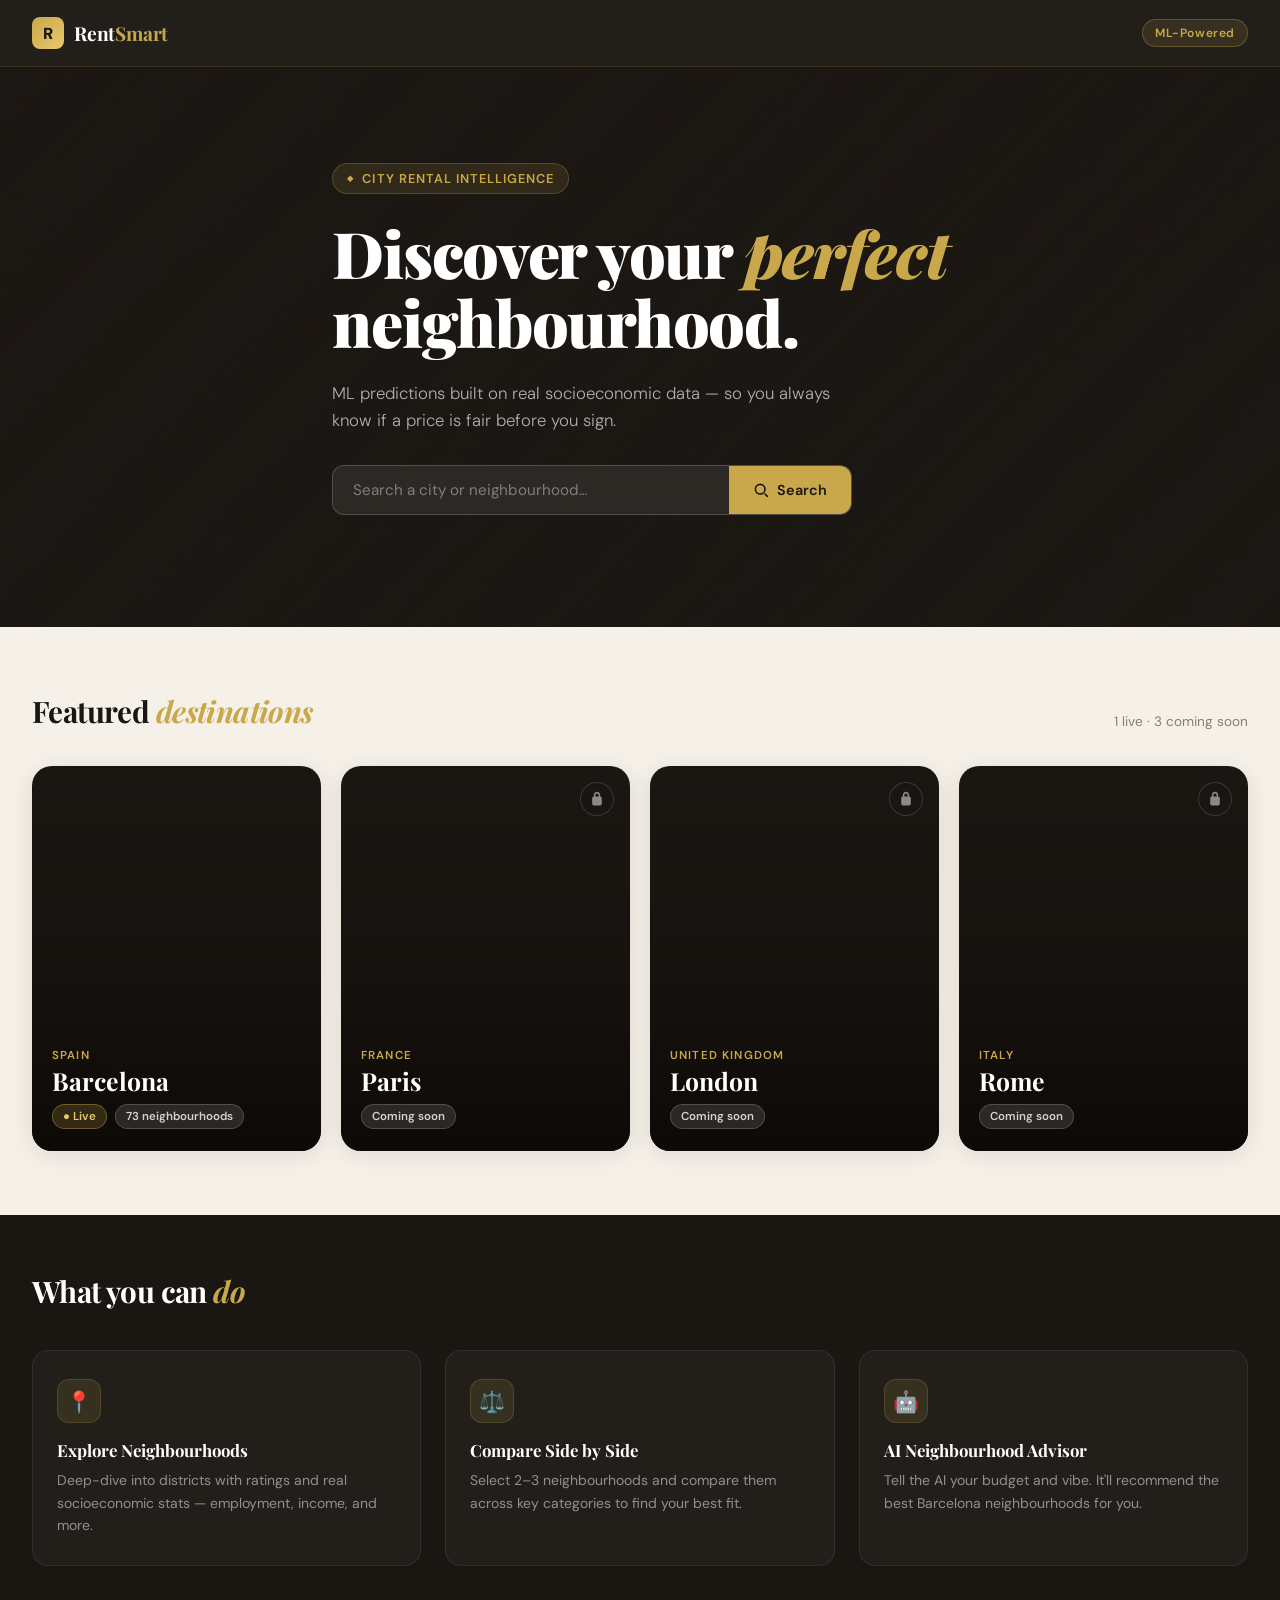
==== commit 7b307438: "imroved ui + fixxed bugs" ====
--- a/templates/index.html
+++ b/templates/index.html
@@ -30,12 +30,15 @@
       <div class="hero-eyebrow">City Rental Intelligence</div>
       <h1 class="hero-title">Discover your <em>perfect</em><br>neighbourhood.</h1>
       <p class="hero-sub">ML predictions built on real socioeconomic data — so you always know if a price is fair before you sign.</p>
-      <div class="hero-search">
-        <input type="text" placeholder="Search a city or neighbourhood…" id="hero-search-input" onkeydown="heroSearch(event)">
-        <button onclick="heroSearchBtn()">
-          <svg width="16" height="16" viewBox="0 0 20 20" fill="none"><circle cx="9" cy="9" r="6" stroke="currentColor" stroke-width="2"/><path d="M15 15l3 3" stroke="currentColor" stroke-width="2" stroke-linecap="round"/></svg>
-          Search
-        </button>
+      <div class="hero-search-wrap">
+        <div class="hero-search">
+          <input type="text" placeholder="Search a city or neighbourhood…" id="hero-search-input" onkeydown="heroSearch(event)">
+          <button onclick="heroSearchBtn()">
+            <svg width="16" height="16" viewBox="0 0 20 20" fill="none"><circle cx="9" cy="9" r="6" stroke="currentColor" stroke-width="2"/><path d="M15 15l3 3" stroke="currentColor" stroke-width="2" stroke-linecap="round"/></svg>
+            Search
+          </button>
+        </div>
+        <div class="city-tooltip" id="search-tooltip">Unfortunately hat city isn't available yet</div>
       </div>
 
     </div>
@@ -51,7 +54,7 @@
 
       <!-- Barcelona — LIVE -->
       <a class="city-card" href="/barcelona">
-        <div class="city-card-img" style="background-image:url('/static/images/images.jpg')"></div>
+        <div class="city-card-img" style="background-image:url('https://images.unsplash.com/photo-1583422409516-2895a77efded?w=800&q=80')"></div>
         <div class="city-card-overlay"></div>
         <div class="city-card-body">
           <div class="city-card-country">Spain</div>
@@ -65,46 +68,55 @@
       </a>
 
       <!-- Paris -->
-      <a class="city-card locked" href="/coming-soon/Paris">
-        <div class="city-card-img" style="background-image: url(/static/images/paris.jpg)"></div>
-        <div class="city-card-overlay"></div>
-        <div class="city-card-body">
-          <div class="city-card-country">France</div>
-          <div class="city-card-name">Paris</div>
-          <div class="city-card-meta"><span class="city-pill">Coming soon</span></div>
+      <div class="city-card-wrap">
+        <div class="city-card locked" onclick="showComingSoon(this.parentElement)">
+          <div class="city-card-img" style="background-image:url('https://images.unsplash.com/photo-1502602898657-3e91760cbb34?w=800&q=80')"></div>
+          <div class="city-card-overlay"></div>
+          <div class="city-card-body">
+            <div class="city-card-country">France</div>
+            <div class="city-card-name">Paris</div>
+            <div class="city-card-meta"><span class="city-pill">Coming soon</span></div>
+          </div>
+          <div class="city-card-lock">
+            <img src="/static/images/lock-solid-full.svg">
+          </div>
         </div>
-        <div class="city-card-lock">
-          <svg fill="none" viewBox="0 0 24 24" stroke-width="2"><rect x="5" y="11" width="14" height="10" rx="2"/><path d="M8 11V7a4 4 0 018 0v4" stroke-linecap="round"/></svg>
-        </div>
-      </a>
+        <div class="city-tooltip">Coming soon, not available yet</div>
+      </div>
 
       <!-- London -->
-      <a class="city-card locked" href="/coming-soon/London">
-        <div class="city-card-img" style="background-image:url('/static/images/london-uk-hero.CCbex9_q.jpg')"></div>
-        <div class="city-card-overlay"></div>
-        <div class="city-card-body">
-          <div class="city-card-country">United Kingdom</div>
-          <div class="city-card-name">London</div>
-          <div class="city-card-meta"><span class="city-pill">Coming soon</span></div>
+      <div class="city-card-wrap">
+        <div class="city-card locked" onclick="showComingSoon(this.parentElement)">
+          <div class="city-card-img" style="background-image:url('https://images.unsplash.com/photo-1513635269975-59663e0ac1ad?w=800&q=80')"></div>
+          <div class="city-card-overlay"></div>
+          <div class="city-card-body">
+            <div class="city-card-country">United Kingdom</div>
+            <div class="city-card-name">London</div>
+            <div class="city-card-meta"><span class="city-pill">Coming soon</span></div>
+          </div>
+          <div class="city-card-lock">
+            <img src="/static/images/lock-solid-full.svg">
+          </div>
         </div>
-        <div class="city-card-lock">
-          <svg fill="none" viewBox="0 0 24 24" stroke-width="2"><rect x="5" y="11" width="14" height="10" rx="2"/><path d="M8 11V7a4 4 0 018 0v4" stroke-linecap="round"/></svg>
-        </div>
-      </a>
+        <div class="city-tooltip">Coming soon, not available yet</div>
+      </div>
 
       <!-- Rome -->
-      <a class="city-card locked" href="/coming-soon/Rome">
-        <div class="city-card-img" style="background-image:url('/static/images/afmqgg5h0jl9wnr1dfmf.jpg')"></div>
-        <div class="city-card-overlay"></div>
-        <div class="city-card-body">
-          <div class="city-card-country">Italy</div>
-          <div class="city-card-name">Rome</div>
-          <div class="city-card-meta"><span class="city-pill">Coming soon</span></div>
+      <div class="city-card-wrap">
+        <div class="city-card locked" onclick="showComingSoon(this.parentElement)">
+          <div class="city-card-img" style="background-image:url('https://images.unsplash.com/photo-1552832230-c0197dd311b5?w=800&q=80')"></div>
+          <div class="city-card-overlay"></div>
+          <div class="city-card-body">
+            <div class="city-card-country">Italy</div>
+            <div class="city-card-name">Rome</div>
+            <div class="city-card-meta"><span class="city-pill">Coming soon</span></div>
+          </div>
+          <div class="city-card-lock">
+            <img src="/static/images/lock-solid-full.svg">
+          </div>
         </div>
-        <div class="city-card-lock">
-          <svg fill="none" viewBox="0 0 24 24" stroke-width="2"><rect x="5" y="11" width="14" height="10" rx="2"/><path d="M8 11V7a4 4 0 018 0v4" stroke-linecap="round"/></svg>
-        </div>
-      </a>
+        <div class="city-tooltip">Coming soon, not available yet</div>
+      </div>
 
     </div>
   </div>
--- a/static/style.css
+++ b/static/style.css
@@ -95,8 +95,13 @@
       position: absolute; inset: 0;
       background: 
         linear-gradient(135deg, rgba(26,22,18,0.92) 0%, rgba(26,22,18,0.6) 60%, rgba(26,22,18,0.85) 100%),
-        url('/static/images/photo-1467269204594-9661b134dd2b.jpg') center/cover no-repeat;
+        url('https://images.unsplash.com/photo-1467269204594-9661b134dd2b?w=1600&q=80') center/cover no-repeat;
       filter: saturate(1.1);
+    }
+    .hero-grain {
+      position: absolute; inset: 0;
+      background-image: url("data:image/svg+xml,%3Csvg viewBox='0 0 256 256' xmlns='http://www.w3.org/2000/svg'%3E%3Cfilter id='n'%3E%3CfeTurbulence type='fractalNoise' baseFrequency='0.9' numOctaves='4' stitchTiles='stitch'/%3E%3C/filter%3E%3Crect width='100%25' height='100%25' filter='url(%23n)' opacity='0.03'/%3E%3C/svg%3E");
+      opacity: 0.4;
     }
     .hero-inner {
       position: relative; z-index: 2;
@@ -128,6 +133,7 @@
       font-size: 1.05rem; color: rgba(255,255,255,0.65);
       max-width: 500px; line-height: 1.6; font-weight: 300;
     }
+    .hero-search-wrap { position: relative; display: inline-flex; flex-direction: column; max-width: 520px; width: 100%; }
     .hero-search {
       display: flex; gap: 0; max-width: 520px; margin-top: 8px;
       background: rgba(255,255,255,0.08);
@@ -194,8 +200,36 @@
       transition: transform 0.35s cubic-bezier(.22,1,.36,1), box-shadow 0.35s;
     }
     .city-card:hover { transform: translateY(-6px) scale(1.01); box-shadow: var(--shadow-lg); }
-    .city-card.locked { cursor: default; }
+    .city-card.locked { cursor: pointer; }
     .city-card.locked:hover { transform: none; box-shadow: var(--shadow); }
+
+    .city-card-wrap { position: relative; }
+    .city-card-wrap .city-tooltip,
+    .hero-search-wrap .city-tooltip,
+    .select-tooltip-wrap .city-tooltip {
+      position: absolute;
+      bottom: calc(100% + 10px);
+      left: 50%;
+      transform: translateX(-50%) translateY(4px);
+      background: rgba(26,22,18,0.95); color: #fff;
+      padding: 8px 14px; border-radius: 8px;
+      font-size: 0.8rem; font-weight: 500; white-space: nowrap;
+      pointer-events: none; opacity: 0; z-index: 50;
+      border: 1px solid rgba(255,255,255,0.15);
+      transition: opacity 0.2s, transform 0.2s;
+    }
+    .city-card-wrap .city-tooltip::after,
+    .hero-search-wrap .city-tooltip::after,
+    .select-tooltip-wrap .city-tooltip::after {
+      content: ''; position: absolute; top: 100%; left: 50%; transform: translateX(-50%);
+      border: 5px solid transparent; border-top-color: rgba(26,22,18,0.95);
+    }
+    .city-card-wrap .city-tooltip.visible,
+    .hero-search-wrap .city-tooltip.visible,
+    .select-tooltip-wrap .city-tooltip.visible {
+      opacity: 1; transform: translateX(-50%) translateY(0);
+    }
+    .select-tooltip-wrap { position: relative; }
 
     .city-card-img {
       position: absolute; inset: 0;
@@ -310,7 +344,7 @@
       position: absolute; inset: 0;
       background: 
         linear-gradient(to top, rgba(10,8,5,0.9) 0%, rgba(10,8,5,0.3) 60%, rgba(10,8,5,0.5) 100%),
-        url('/static/images/images.jpg') center/cover no-repeat;
+        url('https://images.unsplash.com/photo-1583422409516-2895a77efded?w=1600&q=80') center/cover no-repeat;
     }
     .city-hero-inner {
       position: relative; z-index: 2;
@@ -718,6 +752,13 @@
     }
     footer span { color: var(--gold); }
 
+    .city-card-lock img {
+      width: 1rem;
+    }
+    button img{
+      width: 2rem;
+    }
+
     /* ── COMING SOON ────────────────────────────────────────── */
     .coming-soon-page {
       max-width: 500px; margin: 80px auto; padding: 60px 40px;
